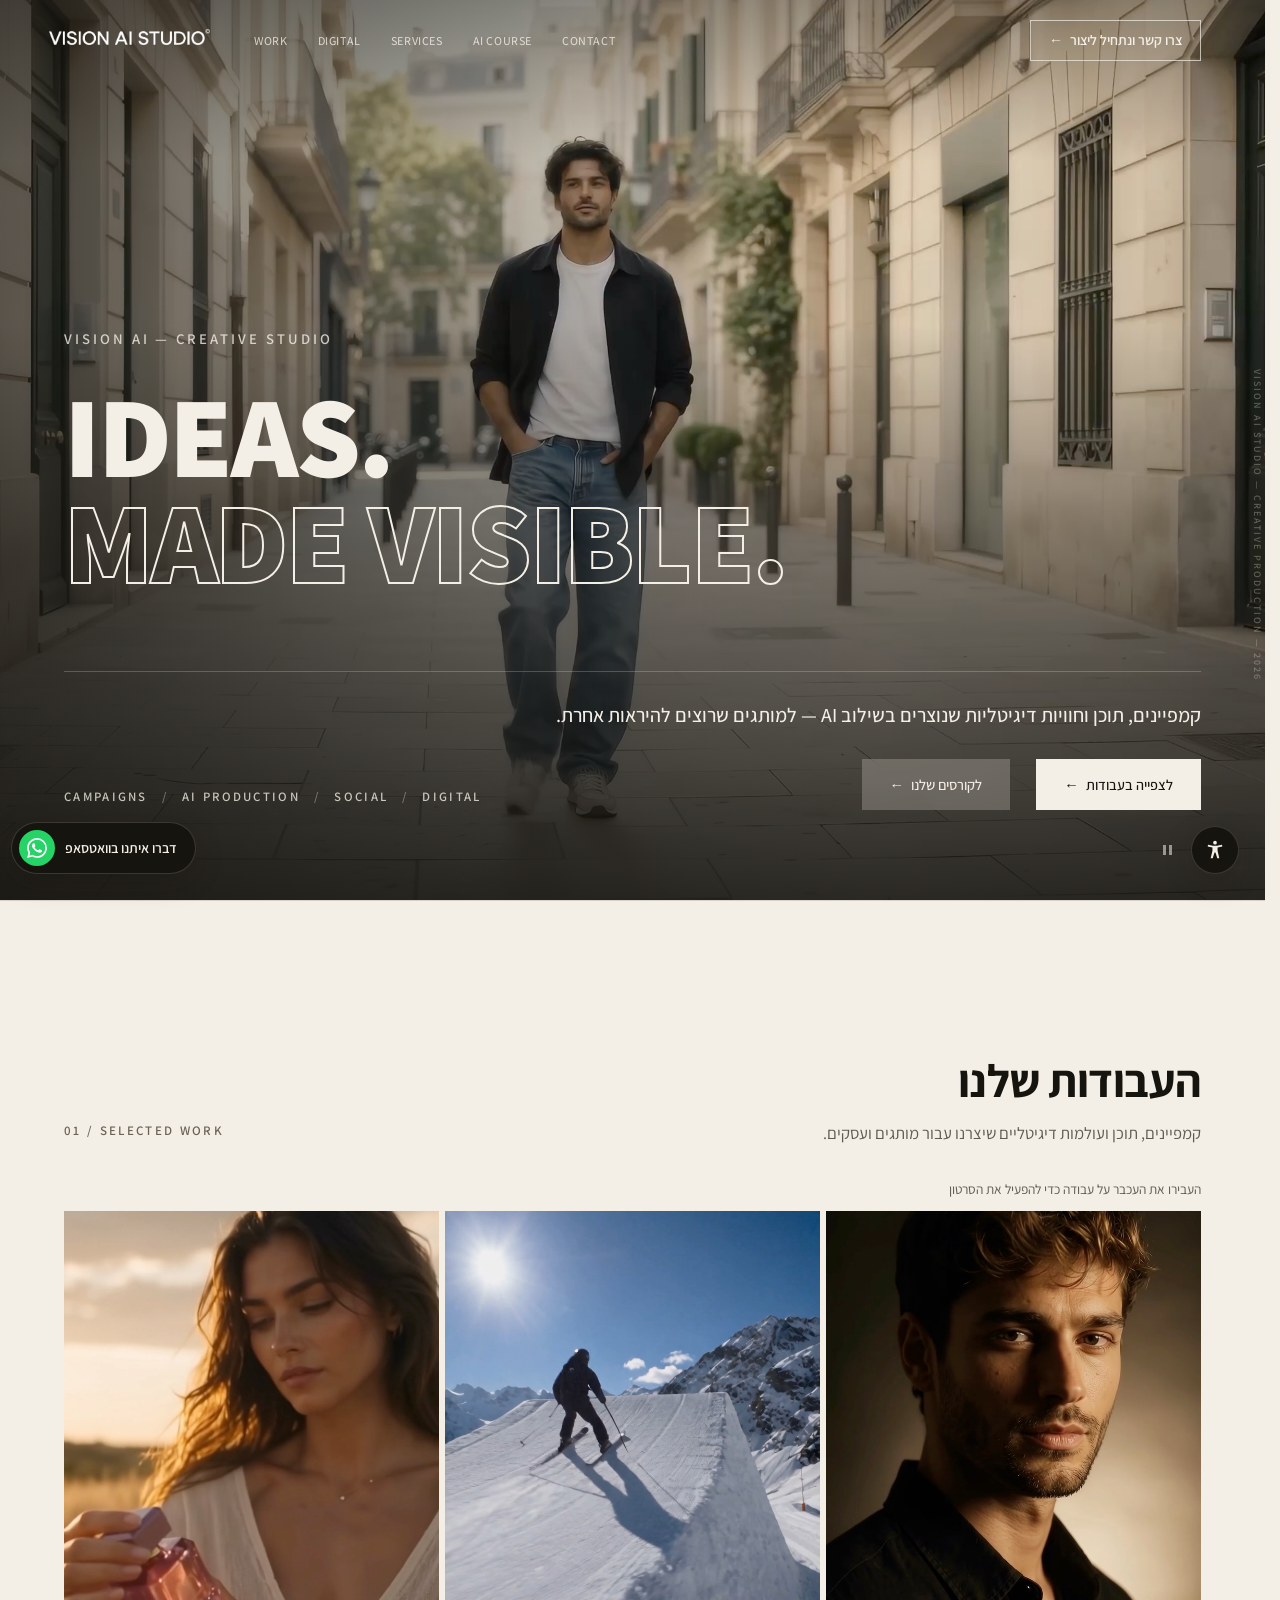
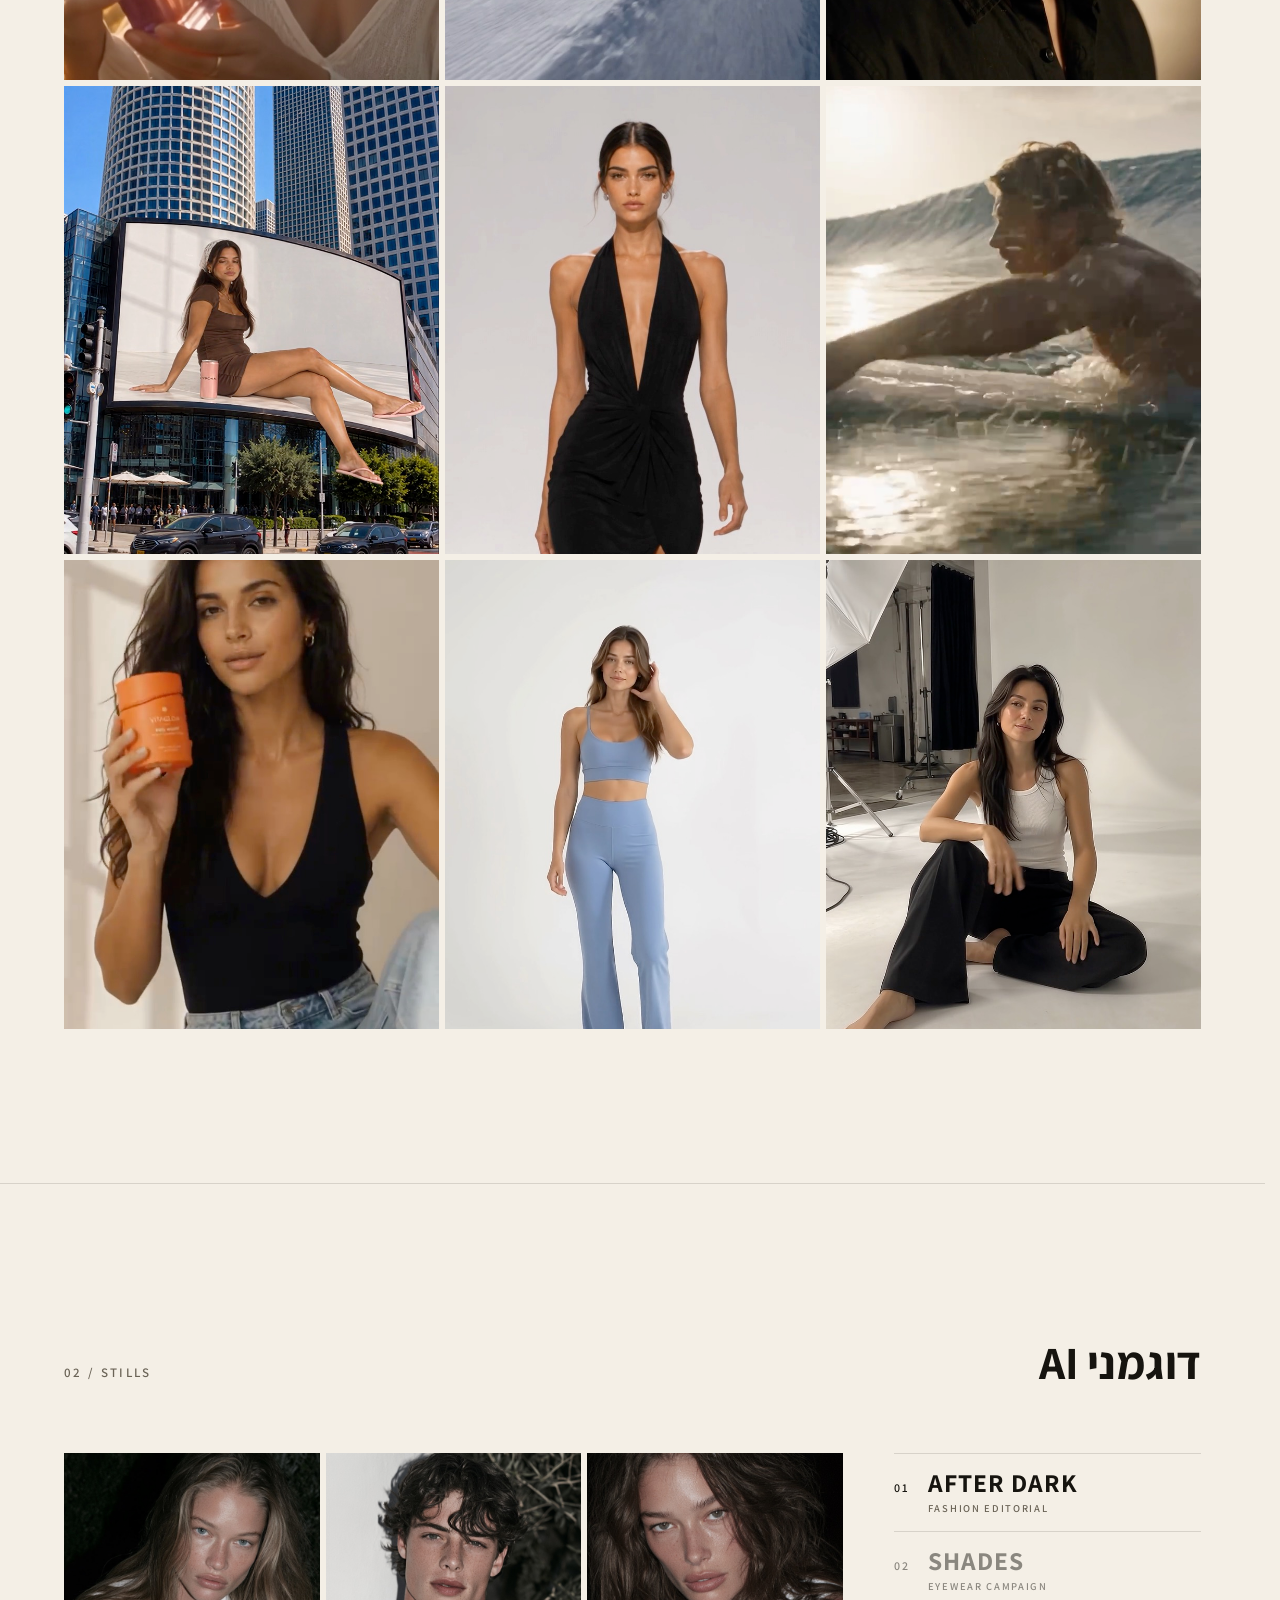
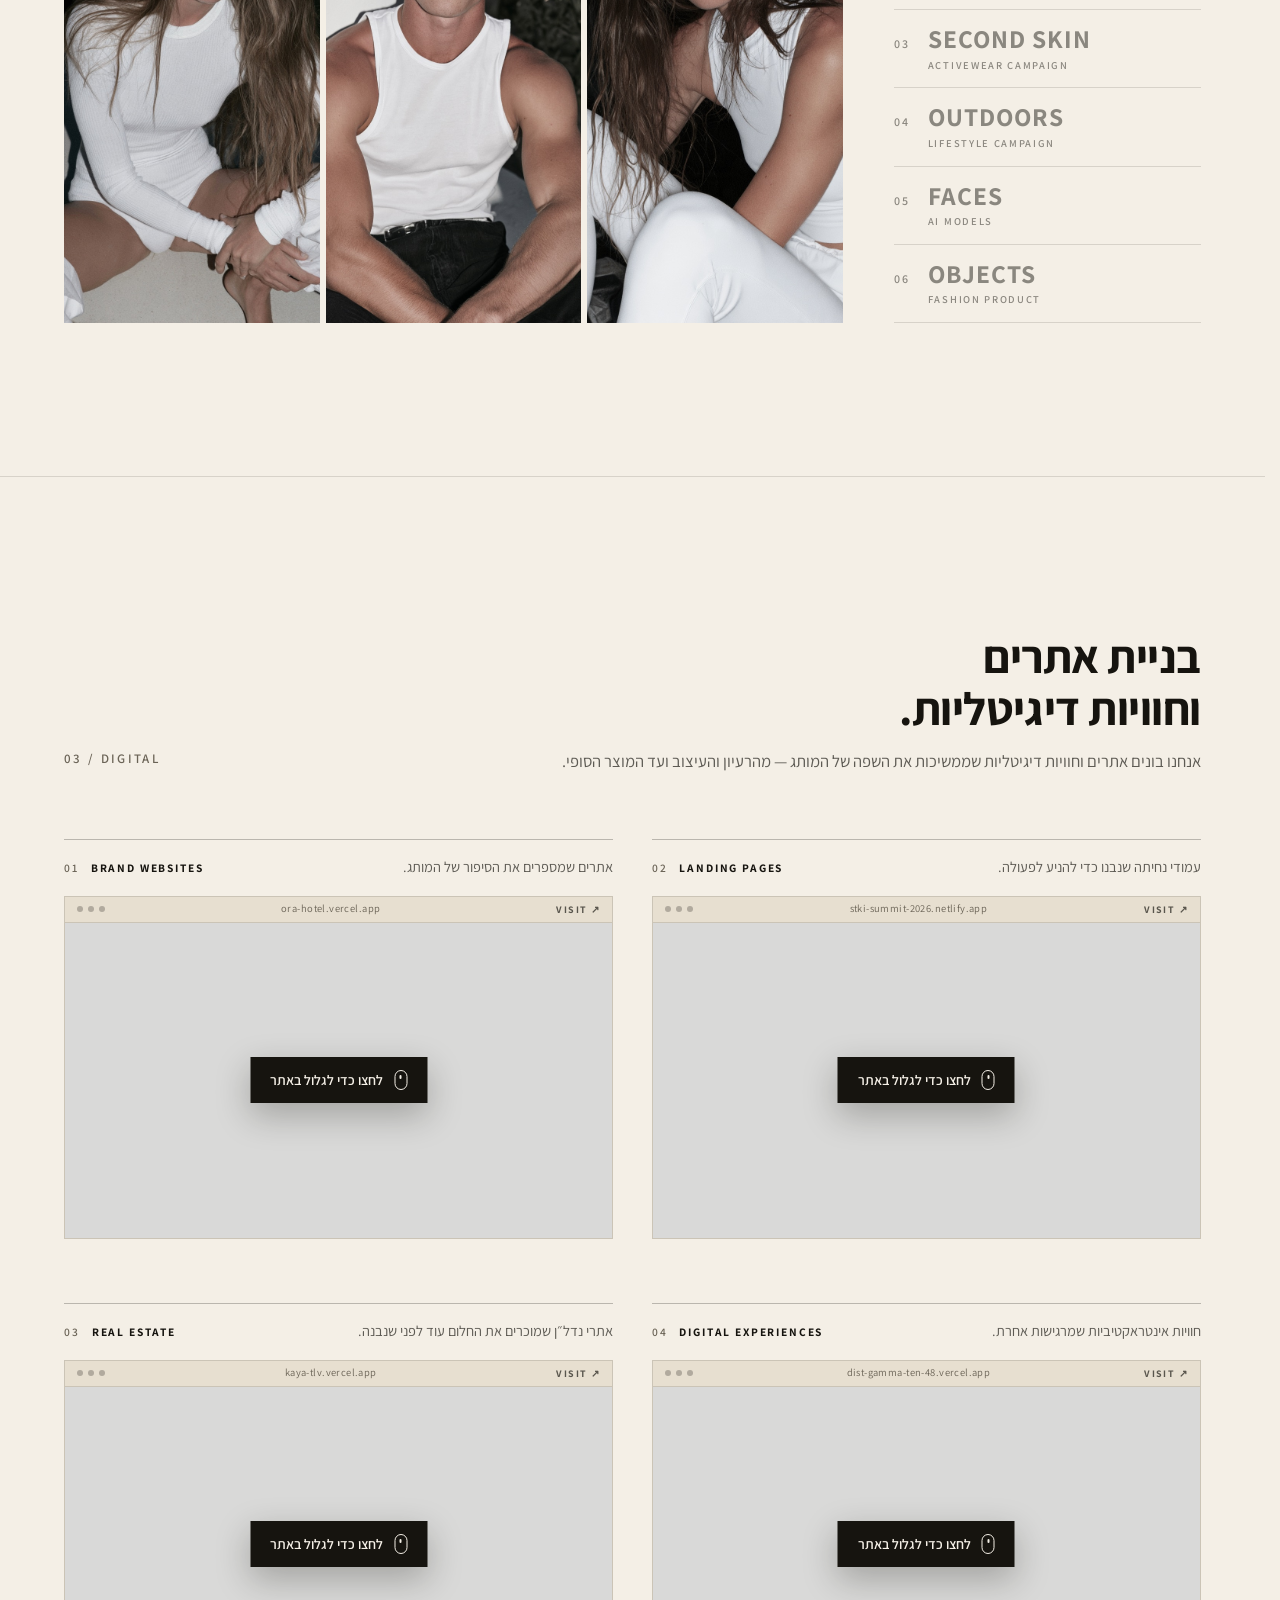
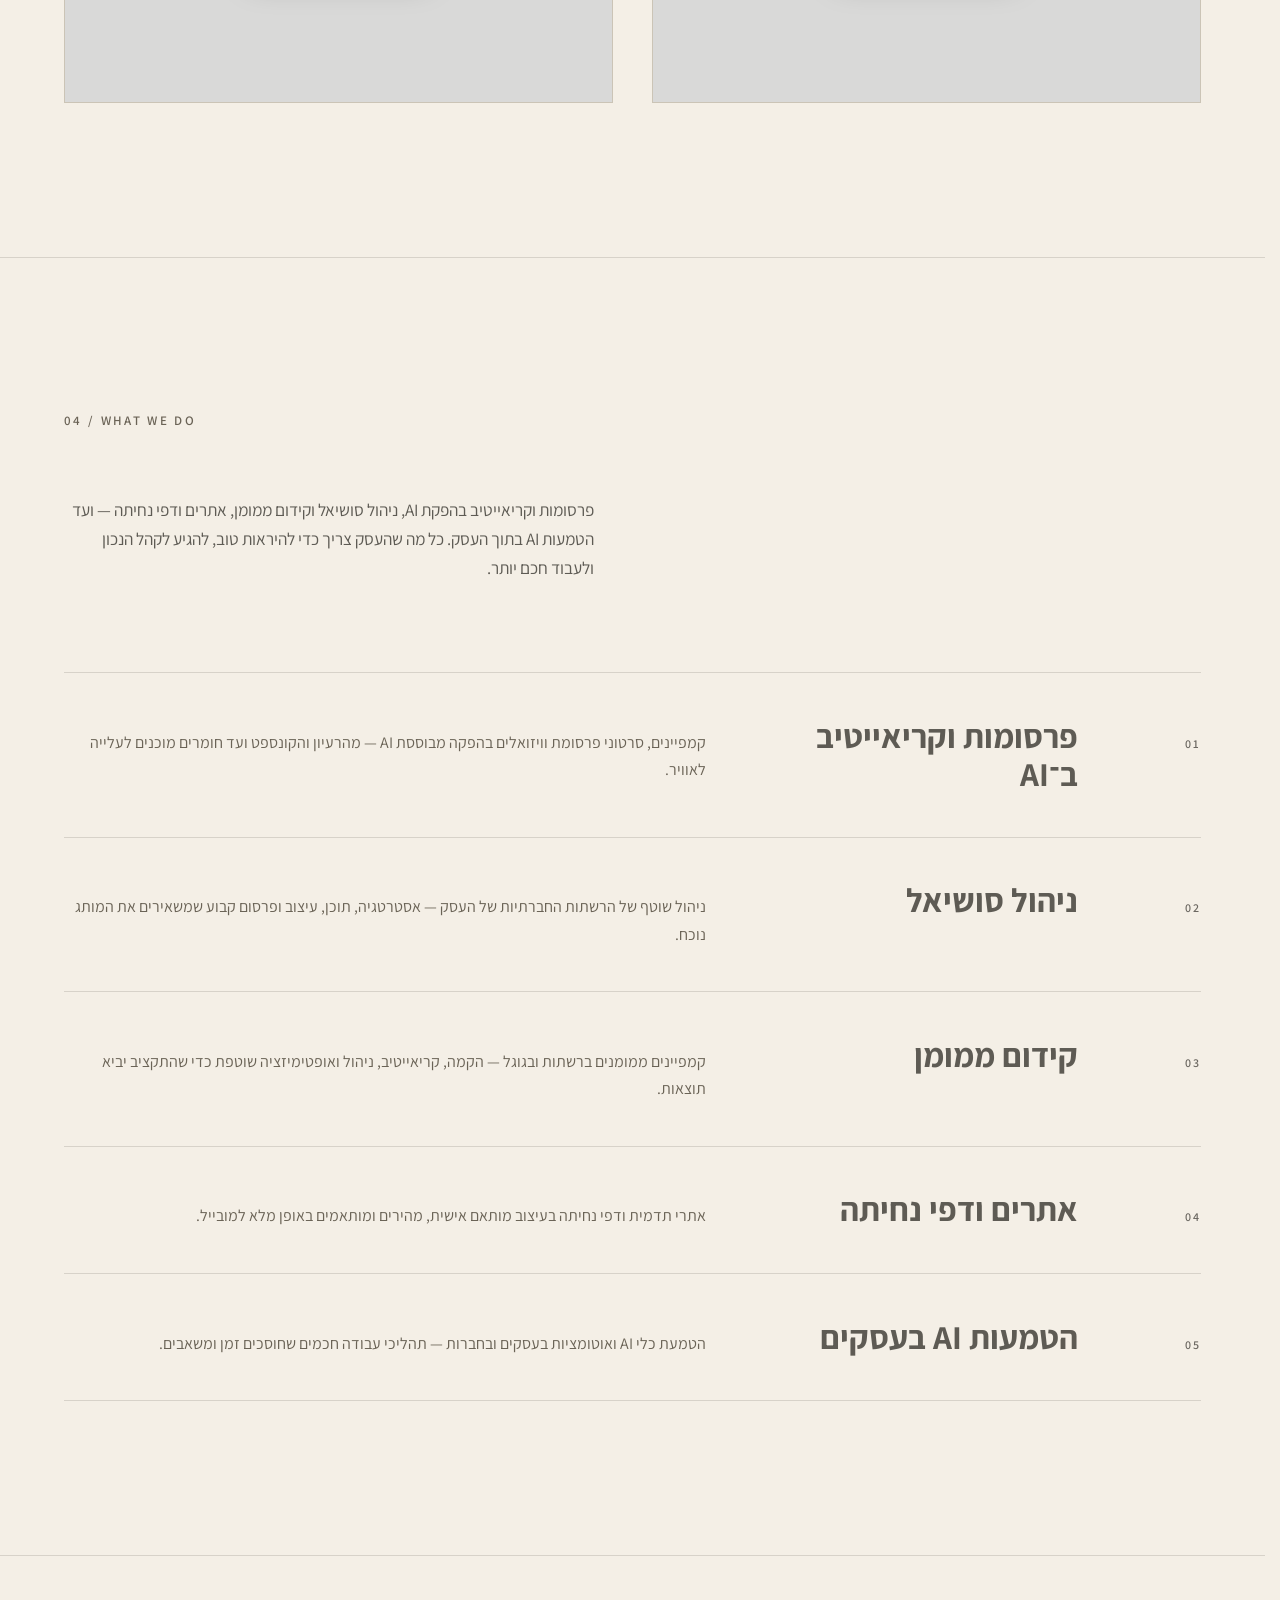
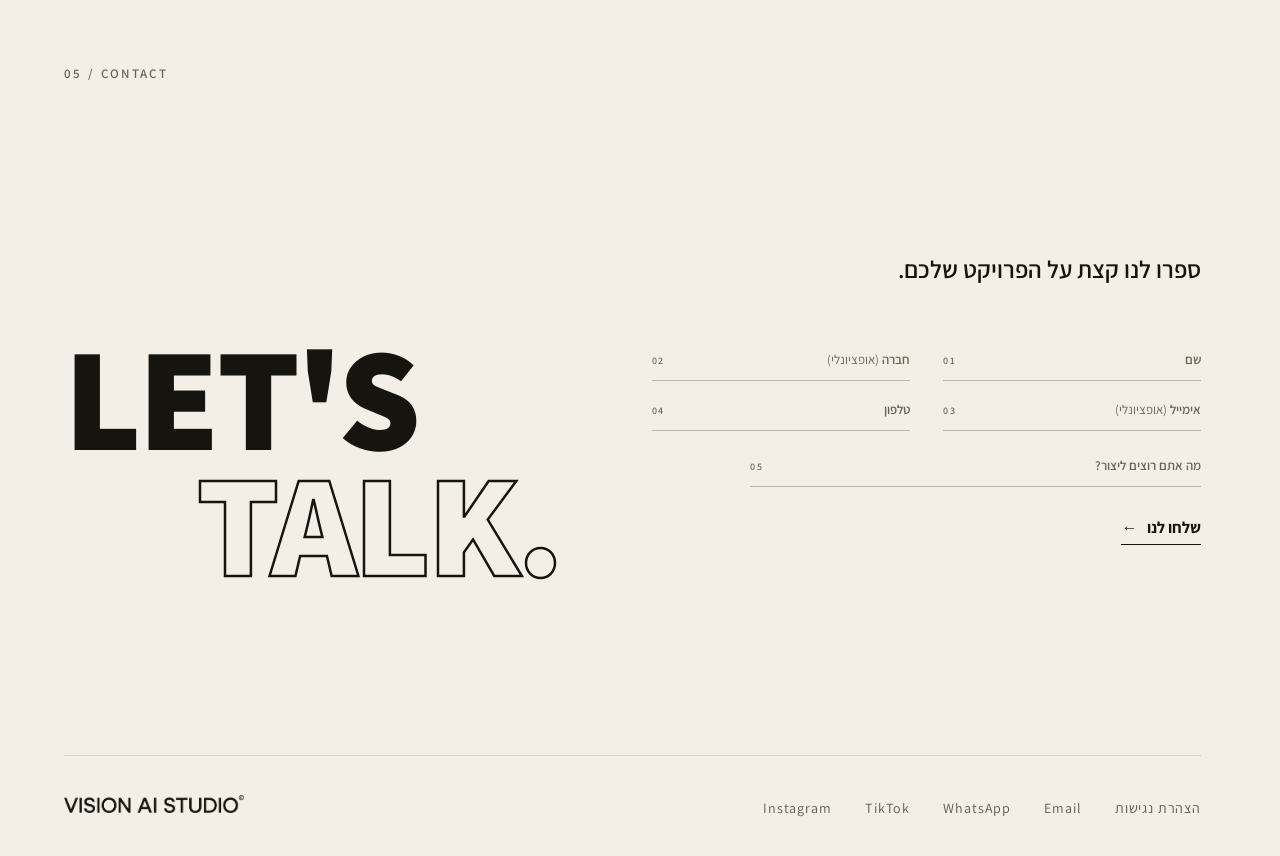
==== index.html @ c39f4e77 "Vision AI Studio — static site (home, courses, accessibility) Home page with the campaign video wall" ====
<!doctype html>
<html lang="he" dir="rtl">
<head>
<meta charset="UTF-8">
<meta name="viewport" content="width=device-width, initial-scale=1.0">
<title>Vision AI Studio — Creative Studio / AI Production</title>
<meta name="description" content="Vision AI Studio. AI is the tool. Creativity is the product. סטודיו קריאייטיב שיוצר לעסקים קמפיינים, תוכן ואתרים — מהרעיון ועד התוצאה.">
<link rel="canonical" href="https://visionai-studio.com/">
<!-- link preview (WhatsApp, Facebook, etc.) — without these, each network picks an image off the page by itself -->
<meta property="og:type" content="website">
<meta property="og:url" content="https://visionai-studio.com/">
<meta property="og:title" content="Vision AI Studio — Creative Studio / AI Production">
<meta property="og:description" content="סטודיו קריאייטיב שיוצר לעסקים קמפיינים, תוכן ואתרים — מהרעיון ועד התוצאה.">
<meta property="og:image" content="https://visionai-studio.com/assets/og.jpg">
<meta property="og:image:width" content="1200">
<meta property="og:image:height" content="630">
<meta name="twitter:card" content="summary_large_image">
<link rel="preconnect" href="https://fonts.googleapis.com">
<link rel="preconnect" href="https://fonts.gstatic.com" crossorigin>
<link href="https://fonts.googleapis.com/css2?family=Assistant:wght@300;400;500;600;700;800&display=swap" rel="stylesheet">
<link rel="stylesheet" href="css/style.css?v=97">
<script>
  /* accessibility menu: re-apply the visitor's saved choices before first paint */
  try {
    var a11y = JSON.parse(localStorage.getItem('vision-a11y') || '{}'), h = document.documentElement;
    if (a11y.text) h.classList.add('a11y-text-' + a11y.text);
    ['contrast', 'links', 'font', 'still'].forEach(function (k) { if (a11y[k]) h.classList.add('a11y-' + k); });
  } catch (e) {}
</script>
</head>
<body>
<a class="skip-link" href="#top">דילוג לתוכן הראשי</a>

<header class="site-header on-hero" id="siteHeader" dir="ltr">
  <div class="header-inner">
    <a href="#top" class="brand" aria-label="Vision AI Studio">
      <img class="logo-on-light" src="assets/logo-dark.webp" alt="Vision AI Studio" width="1753" height="174">
      <img class="logo-on-dark" src="assets/logo-light.webp" alt="" aria-hidden="true" width="1753" height="174">
    </a>

    <nav class="main-nav" aria-label="Primary">
      <a href="#work">WORK</a>
      <a href="#digital">DIGITAL</a>
      <a href="#services">SERVICES</a>
      <a href="/courses">AI COURSE</a>
      <a href="#contact">CONTACT</a>
    </nav>

    <a href="#contact" class="btn-talk" dir="rtl">צרו קשר ונתחיל ליצור <span class="arrow">←</span></a>

    <button class="menu-toggle" id="menuToggle" aria-label="Menu" aria-expanded="false">
      <span></span><span></span>
    </button>
  </div>

  <div class="mobile-nav" id="mobileNav">
    <a href="#work">WORK</a>
    <a href="#digital">DIGITAL</a>
    <a href="#services">SERVICES</a>
    <a href="/courses">AI COURSE</a>
    <a href="#contact">CONTACT</a>
  </div>
</header>

<main id="top" tabindex="-1">

  <!-- ===================================================== HERO — full-bleed looping campaign video, typography on top ===================================================== -->
  <section class="hero" id="hero">
    <div class="hero-media" aria-hidden="true">
      <video class="hero-video is-active" poster="assets/hero-poster-v2.jpg" autoplay muted loop playsinline preload="auto">
        <source src="video/hero-tall-v2.mp4" type="video/mp4" media="(orientation: portrait)">
        <source src="video/hero-wide-v2.mp4" type="video/mp4">
      </video>
      <video class="hero-video" muted playsinline preload="auto">
        <source src="video/hero-tall-v2.mp4" type="video/mp4" media="(orientation: portrait)">
        <source src="video/hero-wide-v2.mp4" type="video/mp4">
      </video>
      <div class="hero-shade"></div>
    </div>

    <button type="button" class="hero-pause" aria-pressed="false">
      <span class="hero-pause-icon" aria-hidden="true"><i></i><i></i></span>
      <span class="hero-pause-label sr-only">עצירת וידאו</span>
    </button>

    <div class="hero-inner">
      <p class="kicker reveal" dir="ltr">VISION AI — CREATIVE STUDIO</p>

      <h1 class="hero-headline reveal" dir="ltr">
        <span>IDEAS.</span>
        <span class="outline">MADE VISIBLE.</span>
      </h1>

      <div class="hero-bottom reveal">
        <div class="hero-text" dir="rtl">
          <p class="hero-lede">קמפיינים, תוכן וחוויות דיגיטליות שנוצרים בשילוב&nbsp;<span dir="ltr">AI</span>&nbsp;— למותגים שרוצים להיראות אחרת.</p>
          <div class="hero-ctas">
            <a href="#work" class="btn-primary">לצפייה בעבודות <span class="arrow">←</span></a>
            <a href="/courses" class="btn-soft">לקורסים שלנו <span class="arrow">←</span></a>
          </div>
        </div>

        <p class="hero-services" dir="ltr">
          <span>CAMPAIGNS</span><i>/</i><span>AI PRODUCTION</span><i>/</i><span>SOCIAL</span><i>/</i><span>DIGITAL</span>
        </p>
      </div>
    </div>

    <span class="spine" aria-hidden="true" dir="ltr">VISION AI STUDIO — CREATIVE PRODUCTION — 2026</span>
  </section>

  <!-- ===================================================== SELECTED WORK — 3×3 campaign wall, poster → video on hover / focus / tap ===================================================== -->
  <!-- each tile: poster <img> + <video data-src> (loaded on first activation); data-start = the poster's timestamp, so the video picks up from that exact frame -->
  <section class="section work" id="work">
    <div class="work-head">
      <p class="kicker reveal" dir="ltr">01 / SELECTED WORK</p>
      <div class="work-head-text reveal" dir="rtl">
        <h2 class="work-title">העבודות שלנו</h2>
        <p class="work-sub work-sub-line">קמפיינים, תוכן ועולמות דיגיטליים שיצרנו עבור מותגים ועסקים.</p>
      </div>
    </div>

    <p class="work-hint reveal" dir="rtl">העבירו את העכבר על עבודה כדי להפעיל את הסרטון</p>

    <div class="work-grid reveal">
      <a href="#" class="work-tile" data-tone="a" dir="ltr">
        <span class="work-media">
          <img class="work-poster" src="assets/work/golden-hour.jpg" alt="דוגמנית בשדה בשקיעה עם בקבוק בושם" loading="lazy" decoding="async">
          <video class="work-video" data-src="video/grid-web/golden-hour.mp4" data-start="5.00" muted loop playsinline preload="none" aria-hidden="true"></video>
        </span>
        <span class="work-label"><span class="work-label-name">GOLDEN HOUR</span><span class="work-label-cat">FRAGRANCE CAMPAIGN</span></span>
      </a>
      <a href="#" class="work-tile" data-tone="b" dir="ltr">
        <span class="work-media">
          <img class="work-poster" src="assets/work/summit.jpg" alt="גולש סקי יורד במדרון מושלג" loading="lazy" decoding="async">
          <video class="work-video" data-src="video/grid-web/summit.mp4" data-start="5.02" muted loop playsinline preload="none" aria-hidden="true"></video>
        </span>
        <span class="work-label"><span class="work-label-name">SKI</span><span class="work-label-cat">WINTER SPORT FILM</span></span>
      </a>
      <a href="#" class="work-tile" data-tone="e" dir="ltr">
        <span class="work-media">
          <img class="work-poster" src="assets/work/noir.jpg" alt="דיוקן גבר בתאורה כהה לקמפיין בושם" loading="lazy" decoding="async">
          <video class="work-video" data-src="video/grid-web/noir.mp4" data-start="23.06" muted loop playsinline preload="none" aria-hidden="true"></video>
        </span>
        <span class="work-label"><span class="work-label-name">LUMIÈRE</span><span class="work-label-cat">MEN'S FRAGRANCE CAMPAIGN</span></span>
      </a>
      <a href="#" class="work-tile" data-tone="b" dir="ltr">
        <span class="work-media">
          <img class="work-poster" src="assets/work/billboard.jpg" alt="שלט חוצות דיגיטלי על מגדל בתל אביב" loading="lazy" decoding="async">
          <video class="work-video" data-src="video/grid-web/billboard.mp4" data-start="5.02" muted loop playsinline preload="none" aria-hidden="true"></video>
        </span>
        <span class="work-label"><span class="work-label-name">BILLBOARD</span><span class="work-label-cat">OUT-OF-HOME CAMPAIGN</span></span>
      </a>
      <a href="#" class="work-tile" data-tone="c" dir="ltr" style="--focus: 50% 0%">
        <span class="work-media">
          <img class="work-poster" src="assets/work/runway.jpg" alt="דוגמנית בשמלה שחורה על מסלול" loading="lazy" decoding="async">
          <video class="work-video" data-src="video/grid-web/runway.mp4" data-start="0.60" muted loop playsinline preload="none" aria-hidden="true"></video>
        </span>
        <span class="work-label"><span class="work-label-name">RUNWAY</span><span class="work-label-cat">FASHION FILM</span></span>
      </a>
      <a href="#" class="work-tile" data-tone="d" dir="ltr">
        <span class="work-media">
          <img class="work-poster" src="assets/work/swell.jpg" alt="גולש גלים על הגל בשקיעה" loading="lazy" decoding="async">
          <video class="work-video" data-src="video/grid-web/swell.mp4" data-start="0.60" muted loop playsinline preload="none" aria-hidden="true"></video>
        </span>
        <span class="work-label"><span class="work-label-name">SURF</span><span class="work-label-cat">SPORT FILM</span></span>
      </a>
      <a href="#" class="work-tile" data-tone="a" dir="ltr">
        <span class="work-media">
          <img class="work-poster" src="assets/work/daily.jpg" alt="דוגמנית עם אריזת תוסף תזונה" loading="lazy" decoding="async">
          <video class="work-video" data-src="video/grid-web/daily.mp4" data-start="8.48" muted loop playsinline preload="none" aria-hidden="true"></video>
        </span>
        <span class="work-label"><span class="work-label-name">VITAGLOW</span><span class="work-label-cat">SUPPLEMENTS CAMPAIGN</span></span>
      </a>
      <a href="#" class="work-tile" data-tone="c" dir="ltr" style="--focus: 50% 25%">
        <span class="work-media">
          <img class="work-poster" src="assets/work/motion.jpg" alt="דוגמנית בבגדי ספורט בסטודיו לבן" loading="lazy" decoding="async">
          <video class="work-video" data-src="video/grid-web/motion.mp4" data-start="0.96" muted loop playsinline preload="none" aria-hidden="true"></video>
        </span>
        <span class="work-label"><span class="work-label-name">ACTIVEWEAR</span><span class="work-label-cat">SPORTSWEAR CAMPAIGN</span></span>
      </a>
      <a href="#" class="work-tile" data-tone="d" dir="ltr">
        <span class="work-media">
          <img class="work-poster" src="assets/work/studio.jpg" alt="צילום סטודיו — דוגמנית יושבת ליד תאורה" loading="lazy" decoding="async">
          <video class="work-video" data-src="video/grid-web/studio.mp4" data-start="5.00" muted loop playsinline preload="none" aria-hidden="true"></video>
        </span>
        <span class="work-label"><span class="work-label-name">STUDIO SHOOT</span><span class="work-label-cat">FASHION CAMPAIGN</span></span>
      </a>
    </div>
  </section>

  <!-- ===================================================== STILLS — campaign photography on one stage: the list picks a campaign (hover / focus / tap), its three frames take the stage ===================================================== -->
  <section class="section stills" id="stills">
    <div class="work-head">
      <p class="kicker reveal" dir="ltr">02 / STILLS</p>
      <div class="work-head-text reveal" dir="rtl">
        <h2 class="work-title">דוגמני <span dir="ltr">AI</span></h2>
      </div>
    </div>

    <div class="stills-wrap reveal" dir="ltr">
      <div class="stills-stage">
        <ul class="stills-panel is-active" id="stills-dark" role="tabpanel" aria-labelledby="stills-tab-dark">
          <li><img src="assets/stills/dark-3.jpg" alt="דוגמנית בלבן יושבת, צילום פלאש בלילה" width="928" height="1232" loading="lazy" decoding="async"></li>
          <li><img src="assets/stills/dark-1.jpg" alt="דוגמן בגופייה לבנה יושב, צילום פלאש בלילה" width="928" height="1232" loading="lazy" decoding="async"></li>
          <li><img src="assets/stills/dark-2.jpg?v=5" alt="דוגמנית בסט לבן יושבת, צילום פלאש על רקע שחור" width="960" height="1200" loading="lazy" decoding="async" style="object-position: 40% 30%"></li>
        </ul>
        <ul class="stills-panel" id="stills-shades" role="tabpanel" aria-labelledby="stills-tab-shades">
          <li><img src="assets/stills/shades-1.jpg" alt="שתי דוגמניות במשקפי שמש ובחליפות שחורות" width="960" height="1200" loading="lazy" decoding="async"></li>
          <li><img src="assets/stills/shades-3.jpg?v=2" alt="קלוז־אפ מלמטה של דוגמנית במשקפי שמש, דוגמן בחליפה ברקע" width="960" height="1200" loading="lazy" decoding="async" style="object-position: 62% 30%"></li>
          <li><img src="assets/stills/shades-2.jpg" alt="שלושה דוגמנים במשקפי שמש ובשחור על רקע קיר לבן" width="960" height="1200" loading="lazy" decoding="async"></li>
        </ul>
        <ul class="stills-panel" id="stills-skin" role="tabpanel" aria-labelledby="stills-tab-skin">
          <li><img src="assets/stills/skin-3.jpg?v=2" alt="דוגמנית בסט אקטיבוור ורוד עם שרוול ארוך, מבט מעל הכתף" width="1024" height="1024" loading="lazy" decoding="async" style="object-position: 38% 30%"></li>
          <li><img src="assets/stills/skin-1.jpg?v=2" alt="קלוז־אפ של סט אקטיבוור בצבע שמנת על שתי דוגמניות" width="960" height="1200" loading="lazy" decoding="async" style="object-position: 50% 50%"></li>
          <li><img src="assets/stills/skin-4.jpg" alt="דוגמנית בסט אקטיבוור אפור מול המצלמה" width="1024" height="1024" loading="lazy" decoding="async"></li>
        </ul>
        <ul class="stills-panel" id="stills-outdoors" role="tabpanel" aria-labelledby="stills-tab-outdoors">
          <li><img src="assets/stills/outdoors-1.jpg" alt="דוגמנית בחולצה חומה בין עלים ירוקים" width="1024" height="1024" loading="lazy" decoding="async"></li>
          <li><img src="assets/stills/outdoors-4.jpg" alt="דוגמנית מחייכת עם פחית משקה בגינה" width="928" height="1232" loading="lazy" decoding="async"></li>
          <li><img src="assets/stills/outdoors-2.jpg" alt="דוגמנית בסוודר לבן יושבת על צלע הר" width="1024" height="1024" loading="lazy" decoding="async"></li>
        </ul>
        <ul class="stills-panel" id="stills-faces" role="tabpanel" aria-labelledby="stills-tab-faces">
          <li><img src="assets/stills/faces-2.jpg" alt="קלוז־אפ של דוגמנית עם עיניים בהירות ונמשים" width="1024" height="1024" loading="lazy" decoding="async"></li>
          <li><img src="assets/stills/faces-1.jpg?v=3" alt="פורטרט שחור־לבן של דוגמנית עם שיער אסוף, מבט מעל הכתף" width="1024" height="1024" loading="lazy" decoding="async" style="object-position: 44% 50%"></li>
          <li><img src="assets/stills/faces-4.jpg?v=4" alt="פורטרט של דוגמן עם שיער מתולתל רטוב על רקע בהיר" width="960" height="1200" loading="lazy" decoding="async"></li>
        </ul>
        <ul class="stills-panel" id="stills-objects" role="tabpanel" aria-labelledby="stills-tab-objects">
          <li><img src="assets/stills/objects-2.jpg" alt="חולצה לבנה עם עניבה שחורה וחגורת עור על גוש אבן" width="928" height="1232" loading="lazy" decoding="async" style="object-position: 50% 60%"></li>
          <li><img src="assets/stills/objects-3.jpg" alt="מכנסיים בהירים רחבים, תיק עור שחור ונעלי עקב על רקע שחור" width="928" height="1232" loading="lazy" decoding="async" style="object-position: 50% 60%"></li>
          <li><img src="assets/stills/objects-0.jpg" alt="רגל בנעל עקב עם פרווה, עומדת על סלע" width="928" height="1232" loading="lazy" decoding="async" style="object-position: 50% 60%"></li>
        </ul>
      </div>

      <div class="stills-tabs" role="tablist" aria-label="קמפיינים" aria-orientation="vertical">
        <button type="button" class="stills-tab is-active" id="stills-tab-dark" role="tab" aria-selected="true" aria-controls="stills-dark" tabindex="0"><span class="stills-tab-num">01</span><span class="stills-tab-name">AFTER DARK</span><span class="stills-tab-cat">FASHION EDITORIAL</span></button>
        <button type="button" class="stills-tab" id="stills-tab-shades" role="tab" aria-selected="false" aria-controls="stills-shades" tabindex="-1"><span class="stills-tab-num">02</span><span class="stills-tab-name">SHADES</span><span class="stills-tab-cat">EYEWEAR CAMPAIGN</span></button>
        <button type="button" class="stills-tab" id="stills-tab-skin" role="tab" aria-selected="false" aria-controls="stills-skin" tabindex="-1"><span class="stills-tab-num">03</span><span class="stills-tab-name">SECOND SKIN</span><span class="stills-tab-cat">ACTIVEWEAR CAMPAIGN</span></button>
        <button type="button" class="stills-tab" id="stills-tab-outdoors" role="tab" aria-selected="false" aria-controls="stills-outdoors" tabindex="-1"><span class="stills-tab-num">04</span><span class="stills-tab-name">OUTDOORS</span><span class="stills-tab-cat">LIFESTYLE CAMPAIGN</span></button>
        <button type="button" class="stills-tab" id="stills-tab-faces" role="tab" aria-selected="false" aria-controls="stills-faces" tabindex="-1"><span class="stills-tab-num">05</span><span class="stills-tab-name">FACES</span><span class="stills-tab-cat">AI MODELS</span></button>
        <button type="button" class="stills-tab" id="stills-tab-objects" role="tab" aria-selected="false" aria-controls="stills-objects" tabindex="-1"><span class="stills-tab-num">06</span><span class="stills-tab-name">OBJECTS</span><span class="stills-tab-cat">FASHION PRODUCT</span></button>
      </div>
    </div>
  </section>

  <!-- ===================================================== DIGITAL — the campaign carried into websites & digital experiences ===================================================== -->
  <section class="section digital" id="digital">
    <div class="work-head digital-head">
      <p class="kicker reveal" dir="ltr">03 / DIGITAL</p>
      <div class="work-head-text reveal" dir="rtl">
        <h2 class="work-title">בניית אתרים<br>וחוויות דיגיטליות.</h2>
        <p class="work-sub digital-sub">אנחנו בונים אתרים וחוויות דיגיטליות שממשיכות את השפה של המותג — מהרעיון והעיצוב ועד המוצר הסופי.</p>
      </div>
    </div>

    <!-- live previews: each real site renders at desktop width, scaled into its frame. Frozen until the visitor presses the button in its centre; then it scrolls inside (page scroll locked meanwhile) until they leave it -->
    <div class="digital-grid">
      <article class="digital-item reveal">
        <div class="digital-caption">
          <p class="digital-label" dir="ltr"><span class="digital-num">01</span>BRAND WEBSITES</p>
          <p class="digital-desc" dir="rtl">אתרים שמספרים את הסיפור של המותג.</p>
        </div>
        <div class="digital-visual is-live-site" dir="ltr">
          <span class="digital-bar">
            <i></i><i></i><i></i>
            <span class="digital-url">ora-hotel.vercel.app</span>
            <a class="digital-visit" href="https://ora-hotel.vercel.app" target="_blank" rel="noopener" aria-label="ביקור באתר ORA Hotel">VISIT ↗</a>
          </span>
          <span class="digital-screen">
            <iframe class="digital-frame" data-src="https://ora-hotel.vercel.app" title="ORA Hotel — website preview" loading="lazy" tabindex="-1"></iframe>
          </span>
          <a class="digital-open" href="https://ora-hotel.vercel.app" target="_blank" rel="noopener">פתחו את האתר <span dir="ltr">↗</span></a>
          <button type="button" class="digital-enter" dir="rtl"><span class="digital-enter-icon" aria-hidden="true"></span>לחצו כדי לגלול באתר</button>
          <button type="button" class="digital-exit" dir="rtl" hidden>יציאה ✕</button>
        </div>
      </article>
      <article class="digital-item reveal">
        <div class="digital-caption">
          <p class="digital-label" dir="ltr"><span class="digital-num">02</span>LANDING PAGES</p>
          <p class="digital-desc" dir="rtl">עמודי נחיתה שנבנו כדי להניע לפעולה.</p>
        </div>
        <div class="digital-visual is-live-site" dir="ltr">
          <span class="digital-bar">
            <i></i><i></i><i></i>
            <span class="digital-url">stki-summit-2026.netlify.app</span>
            <a class="digital-visit" href="https://stki-summit-2026.netlify.app" target="_blank" rel="noopener" aria-label="ביקור באתר STKI Summit 2026">VISIT ↗</a>
          </span>
          <span class="digital-screen">
            <iframe class="digital-frame" data-src="https://stki-summit-2026.netlify.app" title="STKI Summit 2026 — website preview" loading="lazy" tabindex="-1"></iframe>
          </span>
          <a class="digital-open" href="https://stki-summit-2026.netlify.app" target="_blank" rel="noopener">פתחו את האתר <span dir="ltr">↗</span></a>
          <button type="button" class="digital-enter" dir="rtl"><span class="digital-enter-icon" aria-hidden="true"></span>לחצו כדי לגלול באתר</button>
          <button type="button" class="digital-exit" dir="rtl" hidden>יציאה ✕</button>
        </div>
      </article>
      <article class="digital-item reveal">
        <div class="digital-caption">
          <p class="digital-label" dir="ltr"><span class="digital-num">03</span>REAL ESTATE</p>
          <p class="digital-desc" dir="rtl">אתרי נדל״ן שמוכרים את החלום עוד לפני שנבנה.</p>
        </div>
        <div class="digital-visual is-live-site" dir="ltr">
          <span class="digital-bar">
            <i></i><i></i><i></i>
            <span class="digital-url">kaya-tlv.vercel.app</span>
            <a class="digital-visit" href="https://kaya-tlv.vercel.app" target="_blank" rel="noopener" aria-label="ביקור באתר KAYA Tel Aviv">VISIT ↗</a>
          </span>
          <span class="digital-screen">
            <iframe class="digital-frame" data-src="https://kaya-tlv.vercel.app" title="KAYA Tel Aviv — website preview" loading="lazy" tabindex="-1"></iframe>
          </span>
          <a class="digital-open" href="https://kaya-tlv.vercel.app" target="_blank" rel="noopener">פתחו את האתר <span dir="ltr">↗</span></a>
          <button type="button" class="digital-enter" dir="rtl"><span class="digital-enter-icon" aria-hidden="true"></span>לחצו כדי לגלול באתר</button>
          <button type="button" class="digital-exit" dir="rtl" hidden>יציאה ✕</button>
        </div>
      </article>
      <article class="digital-item reveal">
        <div class="digital-caption">
          <p class="digital-label" dir="ltr"><span class="digital-num">04</span>DIGITAL EXPERIENCES</p>
          <p class="digital-desc" dir="rtl">חוויות אינטראקטיביות שמרגישות אחרת.</p>
        </div>
        <div class="digital-visual is-live-site" dir="ltr">
          <span class="digital-bar">
            <i></i><i></i><i></i>
            <span class="digital-url">dist-gamma-ten-48.vercel.app</span>
            <a class="digital-visit" href="https://dist-gamma-ten-48.vercel.app" target="_blank" rel="noopener" aria-label="ביקור באתר Samsung Galaxy Z Fold6">VISIT ↗</a>
          </span>
          <span class="digital-screen">
            <iframe class="digital-frame" data-src="https://dist-gamma-ten-48.vercel.app" title="Samsung Galaxy Z Fold6 — website preview" loading="lazy" tabindex="-1"></iframe>
          </span>
          <a class="digital-open" href="https://dist-gamma-ten-48.vercel.app" target="_blank" rel="noopener">פתחו את האתר <span dir="ltr">↗</span></a>
          <button type="button" class="digital-enter" dir="rtl"><span class="digital-enter-icon" aria-hidden="true"></span>לחצו כדי לגלול באתר</button>
          <button type="button" class="digital-exit" dir="rtl" hidden>יציאה ✕</button>
        </div>
      </article>
    </div>
  </section>

  <!-- ===================================================== WHAT WE DO — editorial capabilities: intro + five ruled services =====================================================
       content-led on purpose (the sections above carry the visuals). Scroll only emphasises the row being read. -->
  <section class="section wwd" id="services">
    <p class="kicker wwd-label" dir="ltr">04 / WHAT WE DO</p>

    <div class="wwd-intro" dir="rtl">
      <h2 class="wwd-headline reveal">מה אנחנו יוצרים?</h2>
      <p class="wwd-lede reveal">פרסומות וקריאייטיב בהפקת <bdi>AI</bdi>, ניהול סושיאל וקידום ממומן, אתרים ודפי נחיתה — ועד הטמעות <bdi>AI</bdi> בתוך העסק. כל מה שהעסק צריך כדי להיראות טוב, להגיע לקהל הנכון ולעבוד חכם יותר.</p>
    </div>

    <ol class="cap-list" dir="rtl">
        <li class="cap-row">
          <span class="cap-num" dir="ltr">01</span>
          <h3 class="cap-title">פרסומות וקריאייטיב ב־<bdi>AI</bdi></h3>
          <p class="cap-desc">קמפיינים, סרטוני פרסומת וויזואלים בהפקה מבוססת <bdi>AI</bdi> — מהרעיון והקונספט ועד חומרים מוכנים לעלייה לאוויר.</p>
        </li>
        <li class="cap-row">
          <span class="cap-num" dir="ltr">02</span>
          <h3 class="cap-title">ניהול סושיאל</h3>
          <p class="cap-desc">ניהול שוטף של הרשתות החברתיות של העסק — אסטרטגיה, תוכן, עיצוב ופרסום קבוע שמשאירים את המותג נוכח.</p>
        </li>
        <li class="cap-row">
          <span class="cap-num" dir="ltr">03</span>
          <h3 class="cap-title">קידום ממומן</h3>
          <p class="cap-desc">קמפיינים ממומנים ברשתות ובגוגל — הקמה, קריאייטיב, ניהול ואופטימיזציה שוטפת כדי שהתקציב יביא תוצאות.</p>
        </li>
        <li class="cap-row">
          <span class="cap-num" dir="ltr">04</span>
          <h3 class="cap-title">אתרים ודפי נחיתה</h3>
          <p class="cap-desc">אתרי תדמית ודפי נחיתה בעיצוב מותאם אישית, מהירים ומותאמים באופן מלא למובייל.</p>
        </li>
        <li class="cap-row">
          <span class="cap-num" dir="ltr">05</span>
          <h3 class="cap-title">הטמעות <bdi>AI</bdi> בעסקים</h3>
          <p class="cap-desc">הטמעת כלי <bdi>AI</bdi> ואוטומציות בעסקים ובחברות — תהליכי עבודה חכמים שחוסכים זמן ומשאבים.</p>
        </li>
    </ol>
  </section>

  <!-- ===================================================== AI COURSE — off the home page for now (the header and hero still link to the courses screen). To bring it back: remove the comment marks around the section and renumber CONTACT to 06 ===================================================== -->
  <!--
  <section class="section courses" id="courses">
    <a class="course-band reveal" href="/courses">
      <span class="kicker" dir="ltr">05 / AI COURSE</span>
      <span class="course-band-text" dir="rtl">
        <h2 class="course-band-title"><span class="course-band-dim">כל מה שראיתם כאן,</span> אפשר ללמוד לעשות.</h2>
        <span class="course-band-foot">
          <span class="course-band-sub">קורס <span dir="ltr">AI</span> אחד, שלושה מסלולים.</span>
          <span class="cc-go">לקורס ה־<span dir="ltr">AI</span> <i>←</i></span>
        </span>
      </span>
    </a>
  </section>
  -->

  <!-- ===================================================== CONTACT — the last frame: one viewport, type-led, ruled form, closing credits ===================================================== -->
  <section class="closing" id="contact">
    <div class="closing-frame">

      <div class="closing-top" dir="ltr">
        <p class="kicker closing-label reveal">05 / CONTACT</p>
      </div>

      <div class="closing-main">
        <h2 class="closing-title reveal" style="--d:.12s" dir="ltr">
          <span>LET'S</span>
          <span class="outline">TALK.</span>
        </h2>

        <div class="closing-side">
          <p class="closing-lede reveal" style="--d:.25s" dir="rtl">ספרו לנו קצת על הפרויקט שלכם.</p>

          <form class="closing-form" id="contactForm" dir="rtl" novalidate>
            <input class="cf-honey" type="text" name="_honey" tabindex="-1" autocomplete="off" aria-hidden="true">
            <div class="cf-grid">
          <label class="cf-field reveal" style="--d:0.35s">
            <span class="cf-label">שם</span>
            <input name="name" type="text" autocomplete="name" required>
            <span class="cf-index" dir="ltr" aria-hidden="true">01</span>
          </label>
          <label class="cf-field reveal" style="--d:0.42s">
            <span class="cf-label">חברה <span class="cf-optional">(אופציונלי)</span></span>
            <input name="company" type="text" autocomplete="organization">
            <span class="cf-index" dir="ltr" aria-hidden="true">02</span>
          </label>
          <label class="cf-field reveal" style="--d:0.49s">
            <span class="cf-label">אימייל <span class="cf-optional">(אופציונלי)</span></span>
            <input name="email" type="email" autocomplete="email" dir="ltr">
            <span class="cf-index" dir="ltr" aria-hidden="true">03</span>
          </label>
          <label class="cf-field reveal" style="--d:0.56s">
            <span class="cf-label">טלפון</span>
            <input name="phone" type="tel" autocomplete="tel" dir="ltr">
            <span class="cf-index" dir="ltr" aria-hidden="true">04</span>
          </label>
            </div>
            <label class="cf-field cf-wide reveal" style="--d:.63s">
              <span class="cf-label">מה אתם רוצים ליצור?</span>
              <textarea name="message" rows="1"></textarea>
              <span class="cf-index" dir="ltr" aria-hidden="true">05</span>
            </label>
            <div class="cf-submit reveal" style="--d:.72s">
              <button type="submit" class="btn-submit">שלחו לנו <span class="arrow">←</span></button>
              <p class="cf-status" role="status" aria-live="polite"></p>
            </div>
          </form>
        </div>
      </div>

      <footer class="site-footer reveal" style="--d:.85s">
        <div class="footer-credits" dir="ltr">
          <div class="footer-id">
            <img class="footer-logo" src="assets/logo-dark.webp" alt="Vision AI Studio" width="1753" height="174">
          </div>
          <nav class="footer-links" aria-label="Contact links">
            <a href="https://www.instagram.com/visionaicreative" target="_blank" rel="noopener">Instagram</a>
            <a href="https://www.tiktok.com/@studioaivision" target="_blank" rel="noopener">TikTok</a>
            <a href="https://wa.me/972525529235?text=%D7%94%D7%99%D7%99%2C%20%D7%94%D7%92%D7%A2%D7%AA%D7%99%20%D7%9E%D7%94%D7%90%D7%AA%D7%A8%20%D7%A9%D7%9C%20Vision%20AI%20Studio%20%D7%95%D7%90%D7%A9%D7%9E%D7%97%20%D7%9C%D7%A9%D7%9E%D7%95%D7%A2%20%D7%A4%D7%A8%D7%98%D7%99%D7%9D" target="_blank" rel="noopener">WhatsApp</a>
            <a href="mailto:visionaiacreative@gmail.com">Email</a>
            <a href="/accessibility" dir="rtl">הצהרת נגישות</a>
          </nav>
        </div>
      </footer>

    </div>
  </section>

</main>

<!-- floating WhatsApp — set the number (international, digits only, e.g. 972501234567) in data-phone -->
<a class="wa-float" href="https://wa.me/972525529235" data-phone="972525529235" data-text="היי, הגעתי מהאתר של Vision AI Studio ואשמח לשמוע פרטים" target="_blank" rel="noopener" dir="rtl" aria-label="דברו איתנו בוואטסאפ">
  <span class="wa-icon" aria-hidden="true">
    <svg viewBox="0 0 24 24" width="20" height="20"><path fill="currentColor" d="M17.472 14.382c-.297-.149-1.758-.867-2.03-.967-.273-.099-.471-.148-.67.15-.197.297-.767.966-.94 1.164-.173.199-.347.223-.644.075-.297-.15-1.255-.463-2.39-1.475-.883-.788-1.48-1.761-1.653-2.059-.173-.297-.018-.458.13-.606.134-.133.298-.347.446-.52.149-.174.198-.298.298-.497.099-.198.05-.371-.025-.52-.075-.149-.669-1.612-.916-2.207-.242-.579-.487-.5-.669-.51-.173-.008-.371-.01-.57-.01-.198 0-.52.074-.792.372-.272.297-1.04 1.016-1.04 2.479 0 1.462 1.065 2.875 1.213 3.074.149.198 2.096 3.2 5.077 4.487.709.306 1.262.489 1.694.625.712.227 1.36.195 1.871.118.571-.085 1.758-.719 2.006-1.413.248-.694.248-1.289.173-1.413-.074-.124-.272-.198-.57-.347m-5.421 7.403h-.004a9.87 9.87 0 01-5.031-1.378l-.361-.214-3.741.982.998-3.648-.235-.374a9.86 9.86 0 01-1.51-5.26c.001-5.45 4.436-9.884 9.888-9.884 2.64 0 5.122 1.03 6.988 2.898a9.825 9.825 0 012.893 6.994c-.003 5.45-4.437 9.884-9.885 9.884m8.413-18.297A11.815 11.815 0 0012.05 0C5.495 0 .16 5.335.157 11.892c0 2.096.547 4.142 1.588 5.945L.057 24l6.305-1.654a11.882 11.882 0 005.683 1.448h.005c6.554 0 11.89-5.335 11.893-11.893a11.821 11.821 0 00-3.48-8.413z"/></svg>
  </span>
  <span class="wa-label">דברו איתנו בוואטסאפ</span>
</a>

<!-- accessibility menu -->
<button type="button" class="a11y-toggle" aria-expanded="false" aria-controls="a11yPanel" aria-label="תפריט נגישות">
  <svg viewBox="0 0 24 24" width="22" height="22" aria-hidden="true"><circle cx="12" cy="4" r="2" fill="currentColor"/><path d="M4 8.2l5.2 1.1v3.4L7.3 21h2.2l2-6.4h1l2 6.4h2.2l-1.9-8.3V9.3L20 8.2l-.4-1.9-5.4 1.1h-4.4L4.4 6.3z" fill="currentColor"/></svg>
</button>
<div class="a11y-panel" id="a11yPanel" role="dialog" aria-label="תפריט נגישות" dir="rtl" hidden>
  <div class="a11y-head">
    <p class="a11y-title">נגישות</p>
    <button type="button" class="a11y-close" aria-label="סגירת תפריט הנגישות">✕</button>
  </div>
  <div class="a11y-row a11y-size">
    <span>גודל טקסט</span>
    <span class="a11y-steps">
      <button type="button" data-a11y="text-down" aria-label="הקטנת טקסט">−</button>
      <span class="a11y-text-level" aria-live="polite">100%</span>
      <button type="button" data-a11y="text-up" aria-label="הגדלת טקסט">+</button>
    </span>
  </div>
  <button type="button" class="a11y-row" data-a11y="contrast" aria-pressed="false">ניגודיות גבוהה</button>
  <button type="button" class="a11y-row" data-a11y="links" aria-pressed="false">הדגשת קישורים</button>
  <button type="button" class="a11y-row" data-a11y="font" aria-pressed="false">גופן קריא</button>
  <button type="button" class="a11y-row" data-a11y="still" aria-pressed="false">עצירת אנימציות ווידאו</button>
  <button type="button" class="a11y-row a11y-reset" data-a11y="reset">איפוס הגדרות</button>
  <a class="a11y-row a11y-link" href="/accessibility">הצהרת נגישות</a>
</div>

<script src="js/main.js?v=33"></script>
</body>
</html>
---- css/style.css ----
/* ==========================================================================
   VISION AI STUDIO — Design tokens
   ========================================================================== */

:root{
  /* color — warm ivory, black, charcoal, beige-gray. no accent hue. */
  --paper:      #F4EFE6;
  --stone:      #E7DFD0;
  --stone-2:    #DCD2BE;
  --charcoal:   #1B1913;
  --ink:        #16140F;
  --ink-70:     rgba(22,20,15,.68);
  --ink-50:     rgba(22,20,15,.48);
  --grey:       #6A6356; /* 5.2:1 on paper — WCAG AA */
  --line:       rgba(22,20,15,.13);
  --line-strong:rgba(22,20,15,.26);
  --line-inverse: rgba(244,239,230,.22);

  /* frame tones — neutral beige/taupe only */
  --tone-a-1: #E3DACB; --tone-a-2: #D3C6AE;
  --tone-b-1: #DCD6C8; --tone-b-2: #C7BFA9;
  --tone-c-1: #E9E2D6; --tone-c-2: #D8CBB3;
  --tone-d-1: #D6CFC2; --tone-d-2: #BEB29A;
  --ph-text:  rgba(22,20,15,.62); /* ~4.8:1 on paper — WCAG AA */

  /* type — a single confident grotesk throughout */
  --font-sans: 'Assistant', 'Arial Hebrew', Arial, sans-serif;

  /* layout */
  --gutter:    clamp(20px, 5vw, 88px);
  --sect-y:    clamp(88px, 12vw, 176px);
  --sect-y-sm: clamp(48px, 7vw, 96px);

  --ease: cubic-bezier(.22,.61,.36,1);
}

*,*::before,*::after{ box-sizing: border-box; }

html{ background: var(--paper); scroll-behavior: smooth; }

body{
  margin: 0;
  background: var(--paper);
  color: var(--ink);
  font-family: var(--font-sans);
  font-size: 16px;
  line-height: 1.5;
  -webkit-font-smoothing: antialiased;
  overflow-x: hidden;
}

img{ max-width: 100%; display: block; }
a{ color: inherit; text-decoration: none; }
ul{ list-style: none; margin: 0; padding: 0; }
h1,h2,h3,p{ margin: 0; }

/* hollow / outline emphasis — the site's one recurring typographic signature, ink only (no accent hue) */
/* Google serves Assistant as a variable font, whose glyphs keep overlapping contours
   (e.g. the bar of "A" crossing its legs) — invisible when filled, but text-stroke
   draws every contour. This is a static 800 instance with overlaps merged, Latin only,
   used just for stroked type. */
@font-face{
  font-family: 'Assistant Outline';
  src: url('../assets/fonts/assistant-800-outline.woff2') format('woff2');
  font-weight: 800;
  font-style: normal;
  font-display: swap;
  unicode-range: U+0000-00FF, U+2013-2014, U+2018-201D;
}

.outline{ color: var(--ink); }
.outline-inverse{ color: var(--paper); }
@supports (-webkit-text-stroke: 1px black){
  .outline, .outline-inverse{ font-family: 'Assistant Outline', var(--font-sans); }
  .outline{ color: transparent; -webkit-text-stroke: 2px var(--ink); }
  .outline-inverse{ color: transparent; -webkit-text-stroke: 2px var(--paper); }
}

/* ==========================================================================
   Type helpers
   ========================================================================== */

.kicker{
  font-size: 13px;
  font-weight: 600;
  letter-spacing: .18em;
  text-transform: uppercase;
  color: var(--grey);
  margin: 0 0 20px;
}
.kicker[dir="ltr"]{ text-align: left; }

.section-title-lg{
  font-weight: 600;
  font-size: clamp(30px, 4.4vw, 54px);
  line-height: 1.2;
  max-width: 16ch;
  margin-bottom: 22px;
}

.section-lede{
  font-size: clamp(15px, 1.4vw, 17px);
  color: var(--ink-70);
  max-width: 46ch;
  line-height: 1.6;
}

/* ==========================================================================
   Buttons / links
   ========================================================================== */

.btn-primary, .btn-ghost, .btn-line, .btn-talk{
  display: inline-flex;
  align-items: center;
  gap: .5em;
  font-family: var(--font-sans);
  font-weight: 500;
  white-space: nowrap;
}

.btn-primary{
  background: var(--ink);
  color: var(--paper);
  padding: 15px 28px;
  font-size: 14.5px;
  transition: opacity .3s var(--ease);
}
.btn-primary:hover{ opacity: .82; }
/* Hebrew CTAs point left (reading direction) and nudge left on hover */
.btn-primary .arrow, .btn-ghost .arrow{ display: inline-block; transition: transform .35s var(--ease); }
.btn-primary:hover .arrow, .btn-ghost:hover .arrow{ transform: translateX(-4px); }

.btn-ghost{
  font-size: 14.5px;
  padding: 15px 6px;
  border-bottom: 1px solid var(--line-strong);
  transition: border-color .3s var(--ease);
}
.btn-ghost:hover{ border-color: var(--ink); }

.btn-line{
  font-size: 13px;
  font-weight: 600;
  letter-spacing: .03em;
  padding-bottom: 4px;
  border-bottom: 1px solid var(--ink);
}
.btn-line .arrow{ display: inline-block; transition: transform .35s var(--ease); }
.btn-line:hover .arrow{ transform: translateX(4px); }

/* header CTA — a thin outlined frame that fills on hover
   (ink on the light header, cream over the hero video) */
.btn-talk{
  font-size: 14px;
  font-weight: 600;
  letter-spacing: 0; /* Hebrew label — no caps tracking */
  margin-left: auto; /* physical: the link itself is dir=rtl, so a logical margin would flip sides */
  padding: 9px 18px;
  border: 1px solid var(--ink);
  background: transparent;
  color: var(--ink);
  transition: background-color .35s var(--ease), color .35s var(--ease), border-color .35s var(--ease);
}
.btn-talk .arrow{ display: inline-block; transition: transform .35s var(--ease); }
.btn-talk:hover{ background: var(--ink); color: var(--paper); }
.btn-talk:hover .arrow{ transform: translateX(-3px); }

/* ==========================================================================
   Header
   ========================================================================== */

.site-header{
  position: fixed;
  inset-inline: 0;
  top: 0;
  z-index: 100;
  transition: background .4s var(--ease), border-color .4s var(--ease), backdrop-filter .4s var(--ease);
  border-bottom: 1px solid transparent;
}
.site-header.is-scrolled{
  background: rgba(244,239,230,.82);
  backdrop-filter: blur(8px);
  border-bottom-color: var(--line);
}

.header-inner{
  max-width: 1680px;
  margin: 0 auto;
  padding: 20px var(--gutter);
  display: flex;
  align-items: baseline; /* the logo image's bottom edge is its letters' baseline, so the nav sits on the same line */
  gap: 44px;
}

.brand{ display: flex; align-items: center; line-height: 1; }
.brand img{ display: block; height: 16px; width: auto; }
.brand .logo-on-dark{ display: none; }

.site-header.on-hero:not(.is-scrolled):not(.menu-open) .logo-on-light{ display: none; }
.site-header.on-hero:not(.is-scrolled):not(.menu-open) .logo-on-dark{ display: block; }
.site-header.on-hero:not(.is-scrolled):not(.menu-open) .main-nav a{ color: rgba(244,239,230,.8); }
.site-header.on-hero:not(.is-scrolled):not(.menu-open) .main-nav a:hover{ color: var(--paper); }
.site-header.on-hero:not(.is-scrolled):not(.menu-open) .main-nav a::after{ background: var(--paper); }
.site-header.on-hero:not(.is-scrolled):not(.menu-open) .btn-talk{ border-color: rgba(244,239,230,.7); color: var(--paper); }
.site-header.on-hero:not(.is-scrolled):not(.menu-open) .btn-talk:hover{ background: var(--paper); border-color: var(--paper); color: var(--ink); }
.site-header.on-hero:not(.is-scrolled):not(.menu-open) .menu-toggle span{ background: var(--paper); }
.site-header.menu-open{ background: var(--paper); }

.main-nav{ display: flex; gap: 30px; }
.main-nav a{
  font-size: 12px;
  font-weight: 500;
  letter-spacing: .05em;
  color: var(--ink-70);
  position: relative;
  padding-bottom: 3px;
  transition: color .25s var(--ease);
}
.main-nav a::after{
  content: "";
  position: absolute;
  inset-inline-start: 0;
  bottom: 0;
  width: 0;
  height: 1px;
  background: var(--ink);
  transition: width .3s var(--ease);
}
.main-nav a:hover{ color: var(--ink); }
.main-nav a:hover::after{ width: 100%; }

.menu-toggle{
  display: none;
  width: 30px; height: 20px;
  background: none; border: 0;
  position: relative;
  top: 3px; /* centre the two lines on the logo's letters (header is baseline-aligned) */
  cursor: pointer;
  padding: 0;
}
.menu-toggle span{
  position: absolute;
  inset-inline: 0;
  height: 1px;
  background: var(--ink);
  transition: transform .3s var(--ease), top .3s var(--ease);
}
.menu-toggle span:first-child{ top: 5px; }
.menu-toggle span:last-child{ top: 15px; }
.menu-toggle[aria-expanded="true"] span:first-child{ top: 10px; transform: rotate(45deg); }
.menu-toggle[aria-expanded="true"] span:last-child{ top: 10px; transform: rotate(-45deg); }

.mobile-nav{
  display: none;
  flex-direction: column;
  padding: 4px var(--gutter) 26px;
  background: var(--paper);
  border-bottom: 1px solid var(--line);
}
.mobile-nav a{ padding: 14px 0; font-size: 15px; font-weight: 500; border-top: 1px solid var(--line); }
.mobile-nav.is-open{ display: flex; }

/* ==========================================================================
   Reveal
   ========================================================================== */

.reveal{ opacity: 0; transform: translateY(20px); transition: opacity .9s var(--ease), transform .9s var(--ease); }
.reveal.is-visible{ opacity: 1; transform: translateY(0); }

/* ==========================================================================
   Frame system
   ========================================================================== */

.frame{
  position: relative;
  display: block;
  width: 100%;
  aspect-ratio: var(--ar, 4/5);
  overflow: hidden;
  border: 1px solid var(--line);
}
.frame[data-tone="a"]{ background: linear-gradient(150deg, var(--tone-a-1), var(--tone-a-2)); }
.frame[data-tone="b"]{ background: linear-gradient(150deg, var(--tone-b-1), var(--tone-b-2)); }
.frame[data-tone="c"]{ background: linear-gradient(150deg, var(--tone-c-1), var(--tone-c-2)); }
.frame[data-tone="d"]{ background: linear-gradient(150deg, var(--tone-d-1), var(--tone-d-2)); }

.frame-tag{
  position: absolute;
  inset-inline-start: 20px;
  bottom: 18px;
  font-size: 10.5px;
  font-weight: 600;
  letter-spacing: .1em;
  text-transform: uppercase;
  color: var(--ph-text);
}

.tick{ position: absolute; width: 12px; height: 12px; opacity: .5; pointer-events: none; }
.tick.tl{ top: 14px; inset-inline-start: 14px; border-top: 1px solid var(--ink-50); border-inline-start: 1px solid var(--ink-50); }
.tick.br{ bottom: 14px; inset-inline-end: 14px; border-bottom: 1px solid var(--ink-50); border-inline-end: 1px solid var(--ink-50); }

a.frame{ transition: opacity .4s var(--ease); }
a.frame:hover{ opacity: .9; }

/* ==========================================================================
   Section shell
   ========================================================================== */

.section{
  max-width: 1680px;
  margin: 0 auto;
  padding: var(--sect-y) var(--gutter);
  border-top: 1px solid var(--line);
}

/* ==========================================================================
   Hero — full-bleed looping campaign video, typography on top
   ========================================================================== */

.hero{
  position: relative;
  isolation: isolate;
  min-height: 100vh;
  min-height: 100svh;
  display: flex;
  align-items: flex-end;
  overflow: hidden;
  background: var(--charcoal);
  color: var(--paper);
}

.hero-media{ position: absolute; inset: 0; z-index: -1; }
.hero-video{
  position: absolute;
  inset: 0;
  width: 100%;
  height: 100%;
  object-fit: cover;
  object-position: 62% 30%;
  opacity: 0;
  transition: opacity 1.2s var(--ease);
}
.hero-video.is-active{ opacity: 1; }
/* portrait screens get the dedicated 9:16 cut — frame it centered */
@media (orientation: portrait){
  .hero-video{ object-position: 50% 35%; }
}

/* warm charcoal wash: heavier behind the type (left + bottom), clear over the subject */
.hero-shade{
  position: absolute;
  inset: 0;
  background:
    linear-gradient(to top, rgba(22,20,15,.86) 0%, rgba(22,20,15,.42) 38%, rgba(22,20,15,0) 64%),
    linear-gradient(to right, rgba(22,20,15,.62) 0%, rgba(22,20,15,.18) 46%, rgba(22,20,15,0) 70%),
    linear-gradient(to bottom, rgba(22,20,15,.38) 0%, rgba(22,20,15,0) 18%);
}

.hero-inner{
  width: 100%;
  max-width: 1680px;
  margin: 0 auto;
  padding: clamp(112px, 14vw, 156px) var(--gutter) clamp(48px, 7vw, 96px);
}

.hero .kicker{ font-size: clamp(13px, 1.15vw, 17px); letter-spacing: .2em; color: rgba(244,239,230,.8); margin-bottom: clamp(20px, 3vw, 32px); }

.hero-headline{
  direction: ltr;
  text-align: left;
  font-weight: 800;
  font-size: clamp(48px, 9vw, 150px);
  line-height: .92;
  letter-spacing: -.02em;
  color: var(--paper);
}
.hero-headline span{ display: block; }
.hero .outline{ color: var(--paper); }
@supports (-webkit-text-stroke: 1px black){
  .hero .outline{ color: transparent; -webkit-text-stroke: 2px var(--paper); }
}

/* bottom band: English services pinned left (LTR), Hebrew copy pinned right (RTL) */
.hero-bottom{
  direction: ltr;
  display: flex;
  justify-content: space-between;
  align-items: flex-end;
  gap: clamp(24px, 5vw, 80px);
  margin-top: clamp(40px, 6vw, 80px);
  padding-top: clamp(20px, 2.5vw, 28px);
  border-top: 1px solid rgba(244,239,230,.22);
}

.hero-text{ order: 2; direction: rtl; text-align: right; }
.hero-lede{ font-size: clamp(16px, 1.55vw, 22px); line-height: 1.55; font-weight: 500; white-space: nowrap; } /* one line on wide screens; wraps again ≤980px */
.hero-ctas{ display: flex; align-items: center; gap: 26px; margin-top: 28px; flex-wrap: wrap; }

.hero-services{
  order: 1;
  direction: ltr;
  text-align: left;
  display: flex;
  flex-wrap: nowrap;
  white-space: nowrap;
  flex-shrink: 0;
  align-items: center;
  gap: 8px 14px;
  font-size: clamp(12px, 1vw, 15px);
  font-weight: 600;
  letter-spacing: .18em;
  color: rgba(244,239,230,.78);
  padding-bottom: 4px;
}
.hero-services i{ font-style: normal; color: rgba(244,239,230,.38); }
.cta-phone{ display: none; }

/* phones: a tighter hero — no kicker (the logo sits right above),
   two equal CTAs, no services line (the services section covers it) */
@media (max-width: 720px){
  .hero .kicker{ display: none; }
  /* two equal CTAs side by side: works (solid) + contact (outline) */
  .hero-ctas{ display: grid; grid-template-columns: 1fr 1fr; gap: 10px; }
  .hero-ctas .btn-primary, .hero .btn-ghost{ justify-content: center; padding: 15px 12px; }
  .hero .btn-ghost{ border: 1px solid rgba(244,239,230,.55); }
  .hero-ctas .btn-primary{ border: 1px solid var(--paper); } /* same box height as the outlined one */
  .cta-wide{ display: none; }
  .cta-phone{ display: inline; }
  .hero-services{ display: none; }
}

/* 981–1200px: both lines can't sit side by side on one line each, so they stack (as on mobile) */
@media (min-width: 981px) and (max-width: 1200px){
  .hero-bottom{ flex-direction: column; align-items: stretch; }
  .hero-text{ order: 1; }
  .hero-services{ order: 2; padding-top: 18px; border-top: 1px solid rgba(244,239,230,.16); }
}

.hero .btn-primary{ background: var(--paper); color: var(--ink); }
.hero .btn-ghost{ border-bottom-color: rgba(244,239,230,.4); }
.hero .btn-ghost:hover{ border-color: var(--paper); }
.hero .spine{ color: rgba(244,239,230,.6); }

@media (prefers-reduced-motion: reduce){
  .hero-video{ transition: none; }
}

.spine{
  display: none;
  position: absolute;
  top: clamp(112px, 14vw, 156px);
  bottom: clamp(64px, 9vw, 120px);
  inset-inline-end: 6px;
  writing-mode: vertical-rl;
  font-size: 10px;
  font-weight: 600;
  letter-spacing: .2em;
  color: var(--grey);
  opacity: .5;
  align-items: center;
  justify-content: center;
}
@media (min-width: 1220px){ .spine{ display: flex; } }

/* ==========================================================================
   Selected Work — 3×3 campaign wall
   ========================================================================== */

/* head: English label pinned left (LTR), Hebrew headline pinned right (RTL) */
.work-head{
  direction: ltr;
  display: flex;
  justify-content: space-between;
  align-items: flex-end;
  gap: 32px;
  margin-bottom: clamp(40px, 5vw, 64px);
}
.work-head .kicker{ margin: 0; padding-bottom: 6px; }
.work-head-text{ direction: rtl; text-align: right; }
.work-title{ font-weight: 700; font-size: clamp(30px, 3.6vw, 48px); line-height: 1.12; letter-spacing: -.01em; }
.work-sub{ margin-top: 14px; font-size: clamp(15px, 1.3vw, 17px); line-height: 1.6; color: var(--ink-70); }
.work-sub-line{ white-space: nowrap; } /* one line on wide screens */
@media (max-width: 980px){ .work-sub-line{ white-space: normal; } }

/* mouse only: tiles play on hover, so say so (touch screens play the centred row by themselves) */
.work-hint{ display: none; }
@media (hover: hover) and (pointer: fine){
  .work-hint{
    --head-gap: clamp(40px, 5vw, 64px); /* the head's own bottom margin */
    display: block;
    text-align: right; /* right-aligned like the Hebrew line above; sits just over the videos */
    margin: calc(var(--head-gap) * -1 + max(8px, var(--head-gap) - 32px)) 0 12px;
    font-size: 13.5px;
    font-weight: 400; /* same face and colour as the line above, a size down */
    line-height: 20px;
    color: var(--ink-70);
  }
}

.work-grid{
  direction: ltr;
  display: grid;
  grid-template-columns: repeat(3, 1fr);
  gap: 6px;
}

.work-tile{
  position: relative;
  display: block;
  aspect-ratio: 4 / 5;
  overflow: hidden;
  background: var(--stone);
  cursor: pointer;
  outline: none;
}
.work-tile[data-tone="a"]{ background: linear-gradient(160deg, var(--tone-a-1), var(--tone-a-2)); }
.work-tile[data-tone="b"]{ background: linear-gradient(160deg, var(--tone-b-1), var(--tone-b-2)); }
.work-tile[data-tone="c"]{ background: linear-gradient(160deg, var(--tone-c-1), var(--tone-c-2)); }
.work-tile[data-tone="d"]{ background: linear-gradient(160deg, var(--tone-d-1), var(--tone-d-2)); }
.work-tile[data-tone="e"]{ background: linear-gradient(160deg, #3A352C, #1E1B16); }
.work-tile[data-tone="f"]{ background: linear-gradient(160deg, #A69C89, #7D7463); }

.work-media{
  position: absolute;
  inset: 0;
  display: block;
  transition: transform 1.1s var(--ease);
}
.work-poster, .work-video{
  position: absolute;
  inset: 0;
  width: 100%;
  height: 100%;
  object-fit: cover;
  object-position: var(--focus, 50% 50%); /* per-tile focal point, set inline on .work-tile */
}
.work-video{ opacity: 0; transition: opacity .6s var(--ease); }
.work-tile.is-playing .work-video{ opacity: 1; }

/* empty slot until the project's poster is placed */
.work-slot{
  position: absolute;
  top: 16px;
  left: 18px;
  font-size: 11px;
  font-weight: 600;
  letter-spacing: .16em;
  color: var(--ph-text);
}
.work-tile[data-tone="e"] .work-slot, .work-tile[data-tone="f"] .work-slot{ color: rgba(244,239,230,.4); }

.work-label{
  position: absolute;
  left: 18px;
  bottom: 16px;
  display: flex;
  flex-direction: column;
  gap: 3px;
  text-align: left;
  color: var(--paper);
  text-shadow: 0 1px 14px rgba(22,20,15,.35);
  opacity: 0;
  transform: translateY(4px);
  transition: opacity .45s var(--ease), transform .45s var(--ease);
  pointer-events: none;
}
.work-label-name{ font-size: 13px; font-weight: 700; letter-spacing: .12em; }
.work-label-cat{ font-size: 10px; font-weight: 600; letter-spacing: .16em; opacity: .78; }
.work-tile[data-tone="a"]:not(:has(.work-poster)) .work-label,
.work-tile[data-tone="b"]:not(:has(.work-poster)) .work-label,
.work-tile[data-tone="c"]:not(:has(.work-poster)) .work-label{ color: var(--ink); text-shadow: none; }

.work-tile.is-active .work-media{ transform: scale(1.02); }
.work-tile.is-active .work-label,
.work-tile:focus-visible .work-label{ opacity: 1; transform: none; }
.work-tile:focus-visible{ outline: 1px solid var(--ink); outline-offset: 3px; }


@media (max-width: 720px){
  .work-head{ flex-direction: column; align-items: stretch; gap: 18px; }
  .work-head .kicker{ padding-bottom: 0; }
  .work-grid{ grid-template-columns: repeat(2, 1fr); gap: 4px; }
  /* 2 columns on mobile: the 9th tile is left out so the grid closes evenly (4 × 2) */
  .work-tile:last-child{ display: none; }
  .work-label{ left: 12px; bottom: 10px; }
  .work-label-name{ font-size: 12px; }
  .work-label-cat{ font-size: 9px; }
}

@media (prefers-reduced-motion: reduce){
  .work-media, .work-label, .work-video{ transition: none; }
  .work-tile.is-active .work-media{ transform: none; }
}

/* ==========================================================================
   Stills — campaign photography on one stage
   (head reuses .work-head) the list on the right picks a campaign; its three frames take the stage
   ========================================================================== */

.stills-wrap{
  display: grid;
  grid-template-columns: minmax(0, 1fr) clamp(250px, 24vw, 360px);
  gap: clamp(28px, 4vw, 64px);
  align-items: stretch;
}

/* every campaign sits in the same cell; only the chosen one shows */
.stills-stage{ display: grid; }
.stills-panel{
  grid-area: 1 / 1;
  display: grid;
  grid-template-columns: repeat(3, minmax(0, 1fr));
  gap: 6px;
  opacity: 0;
  visibility: hidden;
  transition: opacity .6s var(--ease), visibility 0s .6s;
}
.stills-panel.is-active{ opacity: 1; visibility: visible; transition: opacity .6s var(--ease); }
/* 4:5 frames; on narrower desktops the list is the taller side, and the frames stretch to meet it */
.stills-panel li{ position: relative; overflow: hidden; background: var(--stone); }
.stills-panel li::before{ content: ""; display: block; padding-top: 125%; }
.stills-panel img{ position: absolute; inset: 0; width: 100%; height: 100%; object-fit: cover; object-position: 50% 30%; }

.stills-tabs{ display: flex; flex-direction: column; border-bottom: 1px solid var(--line); }
.stills-tab{
  flex: 1;
  display: grid;
  grid-template-columns: 34px minmax(0, 1fr);
  align-items: baseline;
  align-content: center;
  gap: 4px 0;
  padding: 14px 0;
  border: 0;
  border-top: 1px solid var(--line);
  background: none;
  font: inherit;
  text-align: left;
  color: var(--ink-50);
  cursor: pointer;
  transition: color .45s var(--ease);
}
.stills-tab-num{ font-size: 12px; font-weight: 600; letter-spacing: .16em; }
.stills-tab-name{ font-size: clamp(20px, 2vw, 30px); font-weight: 700; line-height: 1.15; letter-spacing: .04em; }
.stills-tab-cat{ grid-column: 2; font-size: 10.5px; font-weight: 600; letter-spacing: .16em; }
.stills-tab.is-active{ color: var(--ink); }
.stills-tab.is-active .stills-tab-cat{ color: var(--grey); }

/* narrow screens: the list becomes a row of names over the stage, and the frames a strip to swipe */
@media (max-width: 860px){
  .stills-wrap{ grid-template-columns: minmax(0, 1fr); gap: 16px; }
  .stills-tabs{
    order: -1;
    flex-direction: row;
    gap: 22px;
    margin: 0 calc(var(--gutter) * -1);
    padding: 0 var(--gutter);
    overflow-x: auto;
    scrollbar-width: none;
    border-bottom: 1px solid var(--line);
  }
  .stills-tabs::-webkit-scrollbar{ display: none; }
  .stills-tab{ flex: none; display: block; padding: 12px 0; border-top: 0; border-bottom: 2px solid transparent; white-space: nowrap; }
  .stills-tab.is-active{ border-bottom-color: var(--ink); }
  .stills-tab-num, .stills-tab-cat{ display: none; }
  .stills-tab-name{ font-size: 13px; letter-spacing: .12em; }
}
@media (max-width: 720px){
  .stills-panel{
    display: flex;
    gap: 4px;
    margin: 0 calc(var(--gutter) * -1);
    padding: 0 var(--gutter);
    overflow-x: auto;
    scroll-snap-type: x mandatory;
    scroll-padding: 0 var(--gutter);
    scrollbar-width: none;
  }
  .stills-panel::-webkit-scrollbar{ display: none; }
  .stills-panel li{ flex: none; width: 74vw; scroll-snap-align: start; }
}

@media (prefers-reduced-motion: reduce){
  .stills-panel, .stills-panel.is-active, .stills-tab{ transition: none; }
}

/* ==========================================================================
   Digital — the campaign carried onto the screen
   (head reuses .work-head / .work-title / .work-sub)
   ========================================================================== */

.digital-sub{ max-width: none; white-space: nowrap; }
@media (max-width: 980px){ .digital-sub{ white-space: normal; } }

.digital-grid{
  direction: ltr;
  display: grid;
  grid-template-columns: repeat(2, 1fr);
  gap: clamp(48px, 5vw, 80px) clamp(24px, 3vw, 48px);
}

/* caption: English label pinned left (LTR), Hebrew line pinned right (RTL) */
.digital-caption{
  display: flex;
  justify-content: space-between;
  align-items: baseline;
  gap: 16px;
  padding-top: 16px;
  margin-bottom: 18px;
  border-top: 1px solid var(--line-strong);
}
.digital-label{
  direction: ltr;
  text-align: left;
  font-size: 11.5px;
  font-weight: 700;
  letter-spacing: .16em;
  white-space: nowrap;
}
.digital-num{ margin-right: 12px; color: var(--grey); font-weight: 600; }
.digital-desc{ direction: rtl; text-align: right; font-size: 14.5px; color: var(--ink-70); margin-left: auto; }

/* the visual: a cropped browser — thin chrome, the live site inside */
.digital-visual{
  position: relative;
  display: block;
  aspect-ratio: 16 / 10;
  overflow: hidden;
  background: var(--stone);
  border: 1px solid var(--line);
}

.digital-bar{
  position: absolute;
  inset: 0 0 auto 0;
  z-index: 2;
  height: 26px;
  display: flex;
  align-items: center;
  gap: 5px;
  padding: 0 12px;
  background: var(--stone);
  border-bottom: 1px solid var(--line);
}
.digital-bar i{ width: 6px; height: 6px; border-radius: 50%; background: var(--line-strong); }

.digital-screen{
  position: absolute;
  inset: 26px 0 0 0;
  display: block;
  overflow: hidden;
  transition: transform 1.1s var(--ease);
  transform-origin: 50% 0;
}
.digital-visual:focus-visible{ outline: 1px solid var(--ink); outline-offset: 3px; }

/* live site preview — a real page at desktop width, scaled down into the frame (--s set by main.js).
   Frozen by default, so the page keeps scrolling straight past it; the visitor presses the
   button in its centre to scroll inside (.is-live), and leaves by the exit button, Esc,
   moving the pointer away or scrolling it out of view. */
.digital-url{
  flex: 1;
  margin: 0 12px;
  font-size: 10.5px;
  letter-spacing: .04em;
  color: var(--grey);
  text-align: center;
  white-space: nowrap;
  overflow: hidden;
  text-overflow: ellipsis;
}
.digital-visit{
  font-size: 10px;
  font-weight: 700;
  letter-spacing: .14em;
  color: var(--ink-70);
  transition: color .25s var(--ease);
}
.digital-visit:hover{ color: var(--ink); }
.is-live-site .digital-bar i:nth-child(3){ margin-right: 0; }
.digital-frame{
  position: absolute;
  top: 0;
  left: 0;
  width: 1440px;
  height: calc(100% / var(--s, .45));
  border: 0;
  transform: scale(var(--s, .45));
  transform-origin: 0 0;
  background: #fff;
  pointer-events: none;
}
.is-live-site.is-live .digital-frame{ pointer-events: auto; }
/* while a preview is being scrolled, the page underneath stays put */
html.is-preview-lock{ overflow: hidden; }
html{ scrollbar-gutter: stable; }

/* frozen: a light veil + the button; live: both gone, a frame and an exit instead */
.digital-screen::after{
  content: "";
  position: absolute;
  inset: 0;
  background: rgba(22,20,15,.16);
  transition: opacity .4s var(--ease);
  pointer-events: none;
}
.is-live .digital-screen::after{ opacity: 0; }
.digital-enter{
  position: absolute;
  top: calc(50% + 13px); /* centre of the screen area, under the 26px bar */
  left: 50%;
  z-index: 3;
  transform: translate(-50%, -50%);
  display: inline-flex;
  align-items: center;
  gap: 11px;
  padding: 13px 20px;
  border: 0;
  background: var(--ink);
  color: var(--paper);
  font: 600 14px/1 var(--font-sans);
  white-space: nowrap;
  cursor: pointer;
  box-shadow: 0 12px 34px rgba(22,20,15,.28);
  transition: opacity .3s var(--ease), transform .35s var(--ease), background-color .3s var(--ease), visibility 0s;
}
.digital-enter:hover{ transform: translate(-50%, -50%) scale(1.04); }
/* a small "mouse" glyph whose wheel dot travels down */
.digital-enter-icon{ position: relative; width: 13px; height: 20px; border: 1.5px solid currentColor; border-radius: 7px; flex-shrink: 0; }
.digital-enter-icon::after{ content: ""; position: absolute; left: 50%; top: 4px; width: 2px; height: 4px; margin-left: -1px; background: currentColor; border-radius: 1px; animation: enter-wheel 1.6s var(--ease) infinite; }
@keyframes enter-wheel{ 0%{ transform: translateY(0); opacity: 1; } 70%, 100%{ transform: translateY(6px); opacity: 0; } }
.is-live .digital-enter{ opacity: 0; visibility: hidden; transition: opacity .3s var(--ease), visibility 0s .3s; }
.is-live-site.is-live{ outline: 2px solid var(--ink); outline-offset: -1px; }
.digital-exit{
  position: absolute;
  top: 36px;
  right: 10px;
  z-index: 3;
  padding: 8px 12px;
  border: 0;
  background: var(--ink);
  color: var(--paper);
  font: 600 12.5px/1 var(--font-sans);
  cursor: pointer;
  box-shadow: 0 8px 22px rgba(22,20,15,.25);
}
.digital-exit[hidden]{ display: none; }

/* touch screens: also a clear way out to the real (mobile) site */
.digital-open{ display: none; }
@media (hover: none){
  .digital-open{
    display: inline-flex;
    gap: 8px;
    position: absolute;
    right: 14px;
    bottom: 14px;
    z-index: 3;
    padding: 10px 14px;
    background: var(--ink);
    color: var(--paper);
    font-size: 13px;
    font-weight: 600;
  }
}

@media (max-width: 980px){
  .digital-grid{ grid-template-columns: 1fr; gap: clamp(48px, 10vw, 72px); }
  .digital-caption{ flex-wrap: wrap; gap: 6px 16px; }
}

@media (prefers-reduced-motion: reduce){
  .digital-screen{ transition: none; }
  .digital-enter-icon::after{ animation: none; }
}

/* ==========================================================================
   What We Do — editorial capabilities page (content-led, no media)
   Intro (headline + paragraph) → ruled rows (number / title / description).
   main.js marks the row being read (.is-current) and the
   rows above it (.is-past); rows reveal once as they enter (.is-in).
   ========================================================================== */

.wwd-label{ margin-bottom: clamp(36px, 5vw, 64px); }

/* intro — spread across the width: headline on the right, paragraph on the left, sharing a baseline */
.wwd-intro{
  direction: rtl;
  display: grid;
  grid-template-columns: minmax(0, 1fr) minmax(0, 1fr);
  gap: 0 clamp(32px, 6vw, 120px);
  align-items: end;
  margin-bottom: clamp(56px, 7vw, 96px);
}
.wwd-headline{
  grid-column: 1;
  text-align: right;
  font-weight: 700;
  font-size: clamp(36px, 4.8vw, 76px);
  line-height: 1.1;
  letter-spacing: -.01em;
}
.wwd-lede{
  grid-column: 2;
  margin: 0;
  max-width: 60ch;
  text-align: right;
  font-size: clamp(16px, 1.35vw, 19px);
  line-height: 1.7;
  color: var(--ink-70);
}
.wwd-lede bdi, .cap-desc bdi, .cap-title bdi{ unicode-bidi: isolate; }

/* the four areas — a ruled editorial list, not cards */
.cap-list{ list-style: none; margin: 0; padding: 0; border-bottom: 1px solid var(--line); }
.cap-row{
  display: grid;
  grid-template-columns: 72px minmax(0, 4fr) minmax(0, 8fr); /* wider description column: text runs further left */
  gap: 0 clamp(24px, 4vw, 72px);
  align-items: baseline;
  padding: clamp(28px, 3.4vw, 44px) 0;
  border-top: 1px solid var(--line);
  opacity: 0;
  transform: translateY(18px);
  transition: opacity .8s var(--ease), transform .8s var(--ease);
}
.cap-row.is-in{ opacity: 1; transform: none; }
.cap-num{
  font-size: 12px;
  font-weight: 600;
  letter-spacing: .16em;
  color: var(--ph-text);
  text-align: right;
  transition: color .5s var(--ease), font-weight .5s var(--ease);
}
.cap-title{
  margin: 0;
  text-align: right;
  font-weight: 700;
  font-size: clamp(24px, 2.6vw, 40px);
  line-height: 1.15;
  color: var(--ink-70);
  transition: color .5s var(--ease);
}
.cap-title[dir="ltr"]{ letter-spacing: .01em; } /* English title keeps LTR shaping, sits flush with the column */
.cap-desc{
  text-align: right;
  font-size: clamp(15px, 1.25vw, 18px);
  line-height: 1.7;
  color: var(--grey);
  transition: color .5s var(--ease);
}

/* the row being read comes forward; rows already read settle back a little */
.cap-row.is-current .cap-num{ color: var(--ink); font-weight: 800; }
.cap-row.is-current .cap-title{ color: var(--ink); }
.cap-row.is-current .cap-desc{ color: var(--ink-70); }

/* hover (mouse): the row under the pointer takes over — bigger title, full ink —
   while the rest of the list steps back */
.cap-title, .cap-desc{ transform-origin: right center; transition: color .45s var(--ease), transform .55s var(--ease); }
@media (hover: hover) and (pointer: fine){
  .cap-row{ cursor: default; transition: opacity .45s var(--ease), transform .8s var(--ease); }
  .cap-list:hover .cap-row.is-in{ opacity: .4; }
  .cap-list:hover .cap-row.is-in:hover{ opacity: 1; }
  .cap-row:hover .cap-num{ color: var(--ink); font-weight: 800; }
  .cap-row:hover .cap-title{ color: var(--ink); transform: scale(1.12); }
  .cap-row:hover .cap-desc{ color: var(--ink); transform: scale(1.05); }
}

@media (max-width: 980px){
  .wwd-intro{ grid-template-columns: 1fr; }
  .cap-row{ grid-template-columns: 48px minmax(0, 1fr); row-gap: 12px; }
  .cap-desc{ grid-column: 2; }
  .wwd-lede{ grid-column: 1; margin-top: 20px; }
}

@media (prefers-reduced-motion: reduce){
  .cap-row{ opacity: 1; transform: none; transition: none; }
  .cap-num, .cap-title, .cap-desc{ transition: none; }
  .cap-row:hover .cap-title, .cap-row:hover .cap-desc{ transform: none; }
}

/* ==========================================================================
   Contact — the last frame. One viewport, type-led, asymmetric:
   LET'S / TALK. owns the left, Hebrew line + ruled form sit right, credits close it.
   ========================================================================== */

.closing{ border-top: 1px solid var(--line); }
.closing-frame{
  direction: ltr; /* layout axis; every text block sets its own direction */
  max-width: 1680px;
  margin: 0 auto;
  min-height: 100vh;
  min-height: 100svh;
  display: flex;
  flex-direction: column;
  padding: clamp(96px, 12vh, 136px) var(--gutter) clamp(28px, 4vh, 44px);
}

.closing-top{ display: flex; justify-content: space-between; align-items: baseline; gap: 24px; }
.closing-label{ margin: 0; }

.closing-main{
  flex: 1;
  display: grid;
  grid-template-columns: minmax(0, 1.15fr) minmax(360px, .85fr);
  gap: clamp(40px, 6vw, 120px);
  align-items: end;
  align-content: center;
  padding: clamp(40px, 6vh, 72px) 0;
}

/* the dominant element — stacked, with TALK. stepped in and hollow */
.closing-title{
  direction: ltr;
  text-align: left;
  font-weight: 800;
  font-size: clamp(76px, 11.5vw, 188px);
  line-height: .86;
  letter-spacing: -.025em;
}
.closing-title span{ display: block; }
.closing-title .outline{ padding-left: .9em; }
@supports (-webkit-text-stroke: 1px black){
  .closing-title .outline{ -webkit-text-stroke-width: 2.5px; }
}

.closing-side{ direction: ltr; padding-bottom: .4em; }
.closing-lede{
  direction: rtl;
  text-align: right;
  font-size: clamp(20px, 1.9vw, 28px);
  font-weight: 600;
  line-height: 1.35;
  margin-bottom: clamp(32px, 5vh, 52px);
}

/* the form — no boxes: a label, a line, a small index number */
.closing-form{ direction: rtl; }
.cf-grid{ display: grid; grid-template-columns: 1fr 1fr; gap: 0 clamp(24px, 2.6vw, 40px); }
.cf-field{
  position: relative;
  display: flex;
  align-items: baseline;
  gap: 14px;
  padding: 16px 0 10px;
}
.cf-field::after{
  content: "";
  position: absolute;
  inset: auto 0 0 0;
  height: 1px;
  background: var(--line-strong);
  transform: scaleX(0);
  transform-origin: right;
  transition: transform 1.1s var(--ease) var(--d, 0s), background-color .3s var(--ease);
}
.cf-field.is-visible::after{ transform: scaleX(1); }
.cf-field:focus-within::after{ background: var(--ink); }
.cf-label{ flex-shrink: 0; font-size: 13px; font-weight: 600; color: var(--grey); transition: color .3s var(--ease); }
.cf-field:focus-within .cf-label{ color: var(--ink); }
.cf-optional{ font-weight: 400; color: var(--ph-text); }
.cf-index{ flex-shrink: 0; font-size: 10px; font-weight: 600; letter-spacing: .14em; color: var(--ph-text); }
.cf-field input, .cf-field textarea{
  flex: 1;
  min-width: 0;
  border: 0;
  border-radius: 0;
  background: transparent;
  padding: 0;
  font-family: var(--font-sans);
  font-size: 16px;
  line-height: 1.5;
  color: var(--ink);
  outline: none;
  resize: none;
}
.cf-wide{ margin-top: 6px; }

.cf-submit{ display: flex; flex-direction: column; align-items: flex-start; gap: 14px; margin-top: 30px; } /* RTL: start = right, flush with the fields */
.cf-status{ min-height: 1.5em; font-size: 14px; color: var(--ink-70); text-align: right; }
.cf-status.is-error{ color: var(--ink); }
.cf-status.is-success{ font-size: clamp(17px, 1.5vw, 20px); font-weight: 700; color: var(--ink); }
.cf-status a{ border-bottom: 1px solid currentColor; }
/* honeypot: invisible and unfocusable, kept inside the page (an off-screen offset would widen an RTL page) */
.cf-honey{ position: absolute; width: 1px; height: 1px; margin: 0; padding: 0; border: 0; overflow: hidden; clip-path: inset(50%); opacity: 0; pointer-events: none; }
.btn-submit{
  display: inline-flex;
  align-items: center;
  gap: .6em;
  padding: 0 0 6px;
  border: 0;
  border-bottom: 1px solid var(--ink);
  background: none;
  font-family: var(--font-sans);
  font-size: 16px;
  font-weight: 700;
  color: var(--ink);
  cursor: pointer;
}
.btn-submit .arrow{ display: inline-block; transition: transform .35s var(--ease); }
.btn-submit:hover .arrow{ transform: translateX(-4px); }
.btn-submit:disabled{ cursor: default; color: var(--ink-70); border-color: var(--line-strong); }

/* quiet, ordered entrance: label → title → Hebrew → lines → credits */
.closing .reveal{ transition-delay: var(--d, 0s); }

/* closing credits */
.site-footer{ margin-top: auto; }
.footer-credits{
  display: flex;
  justify-content: space-between;
  align-items: baseline; /* logo letters and links share a baseline, as in the header */
  gap: 24px;
  padding-top: clamp(28px, 3vw, 40px);
  border-top: 1px solid var(--line);
}
.footer-logo{ display: block; height: clamp(16px, 1.4vw, 22px); width: auto; }
.footer-links{ display: flex; gap: clamp(24px, 2.6vw, 40px); font-size: clamp(14px, 1.1vw, 16px); letter-spacing: .06em; }
.footer-links a{ color: var(--ink-70); border-bottom: 1px solid transparent; transition: border-color .25s var(--ease), color .25s var(--ease); }
.footer-links a:hover{ color: var(--ink); border-color: var(--ink); }

@media (max-width: 980px){
  .closing-frame{ min-height: 0; }
  .closing-main{ grid-template-columns: 1fr; gap: clamp(40px, 8vw, 64px); padding-top: 40px; }
  .closing-title .outline{ padding-left: .6em; }
}
@media (max-width: 560px){
  .closing-top{ flex-direction: column; gap: 8px; }
  .cf-grid{ grid-template-columns: 1fr; }
  .footer-credits{ flex-direction: column; align-items: center; gap: 22px; text-align: center; }
  .footer-links{ justify-content: center; }
}
@media (prefers-reduced-motion: reduce){
  .cf-field::after{ transform: none; transition: background-color .3s var(--ease); }
}

/* ==========================================================================
   Accessibility — focus, skip link, hero pause, menu + its modes
   ========================================================================== */

.sr-only{ position: absolute; width: 1px; height: 1px; margin: -1px; padding: 0; border: 0; overflow: hidden; clip-path: inset(50%); white-space: nowrap; }

/* visible keyboard focus everywhere (mouse clicks don't show it) */
:focus-visible{ outline: 2px solid currentColor; outline-offset: 3px; }
.cf-field input:focus-visible, .cf-field textarea:focus-visible{ outline: none; } /* the field's rule darkens instead */
main:focus{ outline: none; }

.skip-link{
  position: fixed;
  top: 12px;
  right: 12px;
  z-index: 200;
  padding: 10px 16px;
  background: var(--ink);
  color: var(--paper);
  font-size: 14px;
  font-weight: 700;
  transform: translateY(-160%);
  transition: transform .25s var(--ease);
}
.skip-link:focus{ transform: none; }

/* hero video pause (moving content > 5s needs a way to stop it) —
   icon only, tucked beside the accessibility button at the hero's bottom corner */
.hero-pause{
  position: absolute;
  right: calc(clamp(16px, 2vw, 28px) + 48px + 8px);
  bottom: calc(clamp(16px, 2vw, 28px) + 8px);
  z-index: 2;
  display: grid;
  place-items: center;
  width: 32px;
  height: 32px;
  padding: 0;
  border: 0;
  background: none;
  color: var(--paper);
  opacity: .55;
  cursor: pointer;
  transition: opacity .3s var(--ease);
}
.hero-pause:hover, .hero-pause:focus-visible{ opacity: 1; }
.hero-pause:focus-visible{ outline: 1px solid var(--paper); outline-offset: 2px; }
.hero-pause-icon{ display: inline-flex; gap: 3px; }
.hero-pause-icon i{ display: block; width: 3px; height: 10px; background: currentColor; }
.hero-pause.is-paused .hero-pause-icon{ gap: 0; }
.hero-pause.is-paused .hero-pause-icon i:first-child{ width: 0; height: 0; background: none; border-left: 9px solid currentColor; border-top: 5px solid transparent; border-bottom: 5px solid transparent; }
.hero-pause.is-paused .hero-pause-icon i:last-child{ display: none; }

/* menu button — bottom-right (WhatsApp sits bottom-left) */
.a11y-toggle{
  position: fixed;
  right: clamp(16px, 2vw, 28px);
  bottom: clamp(16px, 2vw, 28px);
  z-index: 91;
  display: grid;
  place-items: center;
  width: 48px;
  height: 48px;
  border: 1px solid rgba(244,239,230,.16);
  border-radius: 50%;
  background: var(--ink);
  color: var(--paper);
  box-shadow: 0 8px 28px rgba(22,20,15,.22);
  cursor: pointer;
}
.a11y-panel{
  position: fixed;
  right: clamp(16px, 2vw, 28px);
  bottom: calc(clamp(16px, 2vw, 28px) + 58px);
  z-index: 92;
  width: min(300px, calc(100vw - 32px));
  padding: 16px;
  background: var(--paper);
  color: var(--ink);
  border: 1px solid var(--line-strong);
  box-shadow: 0 18px 50px rgba(22,20,15,.2);
  font-family: var(--font-sans);
}
.a11y-panel[hidden]{ display: none; }
.a11y-head{ display: flex; justify-content: space-between; align-items: center; margin-bottom: 10px; }
.a11y-title{ font-size: 16px; font-weight: 700; }
.a11y-close{ border: 0; background: none; font-size: 16px; color: var(--ink); cursor: pointer; padding: 4px 8px; }
.a11y-row{
  display: flex;
  justify-content: space-between;
  align-items: center;
  width: 100%;
  padding: 11px 12px;
  margin-top: 6px;
  border: 1px solid var(--line-strong);
  background: transparent;
  color: var(--ink);
  font-family: var(--font-sans);
  font-size: 15px;
  font-weight: 600;
  text-align: right;
  cursor: pointer;
}
button.a11y-row[aria-pressed="true"]{ background: var(--ink); color: var(--paper); border-color: var(--ink); }
button.a11y-row[aria-pressed="true"]::after{ content: "✓"; }
.a11y-size{ cursor: default; }
.a11y-steps{ display: inline-flex; align-items: center; gap: 10px; }
.a11y-steps button{ width: 30px; height: 30px; border: 1px solid var(--ink); background: none; color: var(--ink); font-size: 18px; line-height: 1; cursor: pointer; }
.a11y-text-level{ min-width: 44px; text-align: center; font-size: 14px; }
.a11y-reset{ font-weight: 500; }
.a11y-link{ justify-content: center; font-weight: 500; text-decoration: underline; text-underline-offset: 3px; }

/* modes (classes on <html>, set by the menu) */
html.a11y-text-1 body{ zoom: 1.15; }
html.a11y-text-2 body{ zoom: 1.3; }
html.a11y-text-3 body{ zoom: 1.45; }

html.a11y-contrast{
  --grey: var(--ink);
  --ink-70: var(--ink);
  --ph-text: var(--ink);
  --line: rgba(22,20,15,.55);
  --line-strong: var(--ink);
}
html.a11y-contrast .hero-shade{ background: rgba(10,9,7,.72); }
html.a11y-contrast .work-label{ text-shadow: 0 1px 3px #000, 0 0 12px #000; }

html.a11y-links a{ text-decoration: underline !important; text-underline-offset: 3px; text-decoration-thickness: 2px; }

html.a11y-font body, html.a11y-font body *{ font-family: Arial, 'Arial Hebrew', sans-serif !important; letter-spacing: normal !important; }

html.a11y-still *, html.a11y-still *::before, html.a11y-still *::after{ animation: none !important; transition: none !important; }
html.a11y-still .reveal, html.a11y-still .cap-row{ opacity: 1 !important; transform: none !important; }
html.a11y-still .wa-float{ opacity: 1; transform: none; }

/* ==========================================================================
   Floating WhatsApp — a quiet ink pill, the only colour is WhatsApp's own mark
   ========================================================================== */

.wa-float{
  position: fixed;
  left: clamp(16px, 2vw, 28px);
  bottom: clamp(16px, 2vw, 28px);
  z-index: 90; /* under the header (100) */
  display: inline-flex;
  flex-direction: row-reverse; /* label reads RTL; the icon sits at the outer (left) end */
  align-items: center;
  gap: 10px;
  padding: 7px 18px 7px 7px;
  background: var(--ink);
  color: var(--paper);
  border: 1px solid rgba(244,239,230,.16);
  border-radius: 999px;
  box-shadow: 0 8px 28px rgba(22,20,15,.22);
  font-size: 14px;
  font-weight: 600;
  line-height: 1;
  opacity: 0;
  transform: translateY(12px);
  animation: wa-in .7s var(--ease) 1.2s forwards;
  transition: transform .35s var(--ease), box-shadow .35s var(--ease);
}
.wa-icon{
  flex-shrink: 0;
  display: grid;
  place-items: center;
  width: 36px;
  height: 36px;
  border-radius: 50%;
  background: #25D366;
  color: #fff;
}
.wa-float:hover{ transform: translateY(-2px); box-shadow: 0 12px 32px rgba(22,20,15,.28); }
@keyframes wa-in{ to{ opacity: 1; transform: none; } }

@media (max-width: 560px){
  .wa-float{ gap: 8px; padding: 6px 14px 6px 6px; font-size: 13px; }
  .wa-icon{ width: 32px; height: 32px; }
  .site-footer{ padding-bottom: 76px; } /* keep the footer links clear of the floating buttons */
  .a11y-toggle{ width: 44px; height: 44px; }
  .hero-pause{ right: calc(clamp(16px, 2vw, 28px) + 44px + 6px); bottom: calc(clamp(16px, 2vw, 28px) + 6px); }
  .a11y-panel{ bottom: 70px; }
  .hero-inner{ padding-bottom: 84px; } /* hero CTAs sit above the floating button */
}
@media (prefers-reduced-motion: reduce){
  .wa-float{ animation: none; opacity: 1; transform: none; transition: none; }
}

/* ==========================================================================
   Responsive
   ========================================================================== */

@media (max-width: 980px){
  .main-nav, .btn-talk{ display: none; }
  .menu-toggle{ display: block; margin-inline-start: auto; }

  .hero-bottom{ flex-direction: column; align-items: stretch; }
  .hero-text{ order: 1; max-width: none; }
  .hero-lede{ white-space: normal; }
  .hero-services{ order: 2; flex-wrap: nowrap; justify-content: space-between; gap: 6px; font-size: 11px; letter-spacing: .08em; white-space: nowrap; padding-top: 18px; border-top: 1px solid rgba(244,239,230,.16); }
  .br-wide{ display: none; }
}

@media (max-width: 560px){
  .section{ padding-top: var(--sect-y-sm); padding-bottom: var(--sect-y-sm); }
}

/* ==========================================================================
   Courses — home section (05) + the courses screen (courses.html)
   ========================================================================== */

/* hero: the middle CTA, to the courses screen — sits between the solid button and the
   plain link: same box as the solid one, filled with a faded wash of its colour */
.btn-soft{
  display: inline-flex;
  align-items: center;
  gap: .5em;
  padding: 15px 28px;
  background: rgba(244,239,230,.24);
  color: var(--paper);
  font-family: var(--font-sans);
  font-size: 14.5px;
  font-weight: 500;
  white-space: nowrap;
  backdrop-filter: blur(6px);
  transition: background-color .3s var(--ease);
}
.btn-soft:hover{ background: rgba(244,239,230,.38); }
.btn-soft .arrow{ display: inline-block; transition: transform .35s var(--ease); }
.btn-soft:hover .arrow{ transform: translateX(-4px); }
/* phones: works + courses side by side */
@media (max-width: 720px){
  .hero-ctas .btn-soft{ justify-content: center; padding: 15px 12px; border: 1px solid transparent; }
}

/* home: the course in one line — the whole band is the link to the courses screen */
.course-band{
  direction: ltr;
  display: flex;
  justify-content: space-between;
  align-items: flex-end;
  gap: 32px;
  color: inherit;
}
.course-band .kicker{ margin: 0; padding-bottom: 8px; white-space: nowrap; }
.course-band-text{ display: block; direction: rtl; text-align: right; }
.course-band-title{
  display: flex;
  flex-direction: column;
  font-weight: 800;
  font-size: clamp(34px, 6vw, 92px);
  line-height: 1.04;
  letter-spacing: -.02em;
}
.course-band-dim{ color: var(--ink-50); transition: color .5s var(--ease); }
.course-band-foot{ display: flex; align-items: baseline; gap: 14px 28px; flex-wrap: wrap; margin-top: clamp(22px, 3vw, 40px); }
.course-band-sub{ font-size: clamp(15px, 1.3vw, 17px); color: var(--ink-70); }
@media (hover: hover) and (pointer: fine){
  .course-band:hover .course-band-dim{ color: var(--ink); }
  .course-band:hover .cc-go i{ transform: translateX(-5px); }
}
@media (max-width: 720px){
  .course-band{ flex-direction: column; align-items: stretch; gap: 18px; }
  .course-band .kicker{ padding-bottom: 0; }
}
@media (prefers-reduced-motion: reduce){
  .course-band-dim{ transition: none; }
}

/* course card — type only: number, name, one line, the price as the outline numeral.
   Home: a link to the courses screen. Courses screen: the button that opens the course. */
.cc-grid{
  direction: rtl;
  display: grid;
  grid-template-columns: 1fr 1fr;
  align-items: stretch;
  border-top: 1px solid var(--line-strong);
  border-bottom: 1px solid var(--line-strong);
}
.cc{
  display: flex;
  flex-direction: column;
  width: 100%;
  min-height: clamp(330px, 27vw, 430px);
  padding: clamp(24px, 2.8vw, 40px) clamp(20px, 3vw, 48px) clamp(22px, 2.4vw, 34px);
  border: 0;
  background: none;
  font: inherit;
  color: inherit;
  text-align: right;
  direction: rtl;
  cursor: pointer;
  transition: background-color .5s var(--ease);
}
.cc-grid > .cc + .cc{ border-inline-start: 1px solid var(--line-strong); }
.cc-grid--3{ grid-template-columns: repeat(3, minmax(0, 1fr)); }
.cc-grid--3 .cc-name{ font-size: clamp(24px, 2.3vw, 36px); }
.cc-grid--3 .cc{ padding-inline: clamp(18px, 2.2vw, 36px); }
.cc-top{ display: flex; justify-content: space-between; align-items: baseline; gap: 16px; }
.cc-num{ font-size: 12px; font-weight: 600; letter-spacing: .16em; color: var(--ph-text); }
.cc-tag{ font-size: 11px; font-weight: 600; letter-spacing: .18em; color: var(--grey); }
.cc-name{ display: block; margin-top: clamp(30px, 4vw, 60px); font-weight: 700; font-size: clamp(28px, 3.2vw, 50px); line-height: 1.1; letter-spacing: -.01em; }
.cc-desc{ display: block; margin-top: 12px; font-size: clamp(15px, 1.25vw, 18px); line-height: 1.6; color: var(--ink-70); }
.cc-bottom{ display: flex; justify-content: space-between; align-items: flex-end; gap: 20px; margin-top: auto; padding-top: clamp(24px, 3vw, 40px); }
/* price: a quiet label + the amount in solid type (not the outline display face) */
.price{ display: inline-flex; flex-direction: column; align-items: flex-start; gap: 7px; direction: rtl; text-align: right; line-height: 1; }
.price-label{ font-size: 12.5px; font-weight: 600; color: var(--grey); }
.price-val{ direction: ltr; display: inline-flex; align-items: baseline; gap: .16em; font-weight: 700; font-size: clamp(22px, 1.9vw, 28px); letter-spacing: -.01em; }
.price-cur{ font-size: .62em; font-weight: 600; }
.cc-go{ font-size: 14.5px; font-weight: 600; padding-bottom: 5px; border-bottom: 1px solid var(--ink); white-space: nowrap; }
.cc-go i{ display: inline-block; font-style: normal; margin-inline-start: 6px; transition: transform .35s var(--ease); }
@media (hover: hover) and (pointer: fine){
  .cc:hover{ background: var(--stone); }
  .cc:hover .cc-go i{ transform: translateX(-5px); }
  .cc:hover .cc-go i.plus{ transform: rotate(90deg); }
}
@media (max-width: 760px){
  .cc-grid{ grid-template-columns: 1fr; }
  .cc{ min-height: 0; }
  .cc-grid > .cc + .cc{ border-inline-start: 0; border-top: 1px solid var(--line-strong); }
}
@media (max-width: 980px){
  .cc-grid--3{ grid-template-columns: 1fr; }
  .cc-grid--3 .cc{ min-height: 0; }
  .cc-grid--3 > .cc + .cc{ border-inline-start: 0; border-top: 1px solid var(--line-strong); }
}

/* courses screen — opener: full-bleed like the home hero; still / film / still behind the type */
.cp-hero{
  position: relative;
  isolation: isolate;
  min-height: 100vh;
  min-height: 100svh;
  display: flex;
  align-items: flex-end;
  overflow: hidden;
  background: var(--charcoal);
  color: var(--paper);
}
/* three vertical panels edge to edge: still / film / still. No frames, no gaps. */
.cp-wall{ position: absolute; inset: 0; z-index: -1; display: grid; grid-template-columns: 1fr 1fr 1fr; direction: ltr; }
.cp-wall img, .cp-wall video{ width: 100%; height: 100%; object-fit: cover; display: block; min-height: 0; }
.cp-wall > *{ position: relative; overflow: hidden; }
.cp-shade{
  position: absolute;
  inset: 0;
  z-index: -1;
  background:
    linear-gradient(to top, rgba(22,20,15,.9) 0%, rgba(22,20,15,.5) 36%, rgba(22,20,15,.12) 66%),
    linear-gradient(to right, rgba(22,20,15,.6) 0%, rgba(22,20,15,.14) 50%, rgba(22,20,15,0) 72%),
    linear-gradient(to bottom, rgba(22,20,15,.42) 0%, rgba(22,20,15,0) 20%);
}
.cp-hero-inner{ width: 100%; max-width: 1680px; margin: 0 auto; padding: clamp(112px, 14vw, 156px) var(--gutter) clamp(44px, 6vw, 84px); }
.cp-hero .kicker{ font-size: clamp(13px, 1.15vw, 17px); letter-spacing: .2em; color: rgba(244,239,230,.8); margin-bottom: clamp(20px, 3vw, 32px); }
.cp-headline{
  direction: ltr;
  text-align: left;
  font-weight: 800;
  font-size: clamp(52px, 10vw, 168px);
  line-height: .9;
  letter-spacing: -.025em;
  color: var(--paper);
}
.cp-headline span{ display: block; }
.cp-headline .outline{ color: var(--paper); }
@supports (-webkit-text-stroke: 1px black){
  .cp-headline .outline{ color: transparent; -webkit-text-stroke: 2.5px var(--paper); }
}
.cp-band{
  direction: ltr;
  display: flex;
  justify-content: space-between;
  align-items: flex-end;
  gap: clamp(24px, 5vw, 80px);
  margin-top: clamp(36px, 5vw, 72px);
  padding-top: clamp(20px, 2.5vw, 28px);
  border-top: 1px solid rgba(244,239,230,.22);
}
.cp-lede{ direction: rtl; text-align: right; font-size: clamp(17px, 1.6vw, 23px); font-weight: 500; line-height: 1.5; }
.cp-lede .l2{ display: block; color: rgba(244,239,230,.72); }
.cp-band .hero-ctas{ margin-top: 22px; }
.cp-hero .btn-primary{ background: var(--paper); color: var(--ink); }
.cp-meta{ display: flex; align-items: center; gap: 14px; font-size: clamp(11px, .95vw, 14px); font-weight: 600; letter-spacing: .18em; color: rgba(244,239,230,.78); white-space: nowrap; padding-bottom: 4px; }
.film-sound{
  padding: 7px 11px;
  border: 1px solid rgba(244,239,230,.6);
  background: transparent;
  color: var(--paper);
  font: 600 11px/1 var(--font-sans);
  letter-spacing: .14em;
  cursor: pointer;
  transition: background-color .3s var(--ease), color .3s var(--ease);
}
.film-sound:hover{ background: var(--paper); color: var(--ink); }
@media (max-width: 860px){
  .cp-wall{ grid-template-columns: 1fr; }
  .cp-wall img{ display: none; } /* phones are portrait: the film alone fills the screen */
  .cp-band{ flex-direction: column-reverse; align-items: stretch; }
}

/* courses screen — the course, once: four topics in a ruled 2×2 list */
.pg-num{ font-size: clamp(13px, 1.05vw, 15px); font-weight: 700; letter-spacing: .08em; color: var(--grey); padding-top: .4em; }
.gets{ direction: rtl; display: grid; grid-template-columns: 1fr 1fr; gap: 0 clamp(28px, 5vw, 88px); border-bottom: 1px solid var(--line); }
.gets li{ display: grid; grid-template-columns: 44px minmax(0, 1fr); gap: 0 12px; padding: clamp(20px, 2.4vw, 32px) 0; border-top: 1px solid var(--line); }
.gets h3{ margin: 0 0 6px; font-size: clamp(20px, 2vw, 30px); font-weight: 700; line-height: 1.2; }
.gets p{ font-size: clamp(15px, 1.25vw, 18px); line-height: 1.65; color: var(--ink-70); max-width: 46ch; }

/* courses screen — the tracks: same course, three ways to take it. Cards show only what differs. */
#course{ padding-bottom: clamp(48px, 6vw, 88px); }
#tracks{ padding-bottom: clamp(36px, 4.5vw, 64px); }
.tk-grid{
  direction: rtl;
  display: grid;
  grid-template-columns: repeat(3, minmax(0, 1fr));
  border-top: 1px solid var(--line-strong);
  border-bottom: 1px solid var(--line-strong);
}
.tk{
  display: flex;
  flex-direction: column;
  padding: clamp(24px, 2.6vw, 38px) clamp(18px, 2.2vw, 36px) clamp(22px, 2.4vw, 34px);
  scroll-margin-top: 84px;
  transition: background-color .5s var(--ease);
}
.tk + .tk{ border-inline-start: 1px solid var(--line-strong); }
.tk:target{ background: var(--stone); } /* arrived from a link to this track */
.tk-name{ margin-top: clamp(26px, 3vw, 44px); font-weight: 700; font-size: clamp(24px, 2.3vw, 36px); line-height: 1.12; letter-spacing: -.01em; }
.tk-angle{ margin-top: 12px; min-height: 3.2em; font-size: clamp(15px, 1.2vw, 17.5px); line-height: 1.6; color: var(--ink-70); }
.tk-gets{ margin-top: clamp(18px, 2vw, 26px); border-bottom: 1px solid var(--line); }
.tk-gets li{ position: relative; padding: 11px 18px 11px 0; border-top: 1px solid var(--line); font-size: clamp(14.5px, 1.15vw, 16.5px); font-weight: 600; line-height: 1.45; }
.tk-gets li::before{ content: ""; position: absolute; right: 0; top: 1.25em; width: 7px; height: 1px; background: var(--ink); }
.tk-facts{ margin: clamp(18px, 2vw, 26px) 0 0; display: grid; gap: 12px; }
.tk-facts > div{ display: grid; grid-template-columns: 56px minmax(0, 1fr); gap: 10px; align-items: baseline; }
.tk-facts dt{ font-size: 12.5px; font-weight: 600; color: var(--grey); }
.tk-facts dd{ margin: 0; font-size: clamp(14.5px, 1.15vw, 16.5px); font-weight: 600; line-height: 1.45; }
/* price, then a full-width button under it: the three cards line up at every width */
.tk-bottom{ margin-top: auto; padding-top: clamp(26px, 3vw, 40px); display: flex; flex-direction: column; align-items: stretch; gap: 16px; }
.tk-bottom .btn-primary{ justify-content: center; }
.price-note{ font-size: 13px; font-weight: 600; color: var(--grey); letter-spacing: 0; margin-left: .5em; direction: rtl; }

@media (max-width: 980px){
  .tk-grid{ grid-template-columns: 1fr; }
  .tk + .tk{ border-inline-start: 0; border-top: 1px solid var(--line-strong); }
  .tk-angle{ min-height: 0; }
}
@media (max-width: 760px){ .gets{ grid-template-columns: 1fr; } }

/* courses screen — moving strip of work made with the same tools */
.strip-head{ max-width: 1680px; margin: 0 auto; padding: clamp(28px, 3.5vw, 52px) var(--gutter) clamp(20px, 2.4vw, 32px); display: flex; justify-content: space-between; align-items: baseline; gap: 24px; direction: ltr; }
.strip-head .kicker{ margin: 0; }
.strip-head p:last-child{ direction: rtl; font-size: clamp(17px, 1.6vw, 23px); font-weight: 600; }
.strip{ direction: ltr; overflow: hidden; }
.strip-track{ display: flex; gap: 10px; width: max-content; animation: strip 60s linear infinite; }
.strip:hover .strip-track{ animation-play-state: paused; }
.strip img{ height: clamp(220px, 26vw, 400px); width: auto; flex-shrink: 0; }
@keyframes strip{ to{ transform: translateX(calc(-50% - 5px)); } }
@media (prefers-reduced-motion: reduce){
  .strip{ overflow-x: auto; }
  .strip-track{ animation: none; }
}

html.a11y-still .strip{ overflow-x: auto; }

.cp-foot{ max-width: 1680px; margin: 0 auto; padding: clamp(48px, 6vw, 88px) var(--gutter) clamp(28px, 4vh, 44px); }
@media (max-width: 560px){ .cp-foot{ padding-bottom: 96px; } } /* clear of the floating buttons */
@media (max-width: 560px){ .cp-hero-inner{ padding-bottom: 84px; } } /* CTA sits above the floating buttons */
html.a11y-contrast .cp-shade{ background: rgba(10,9,7,.72); }
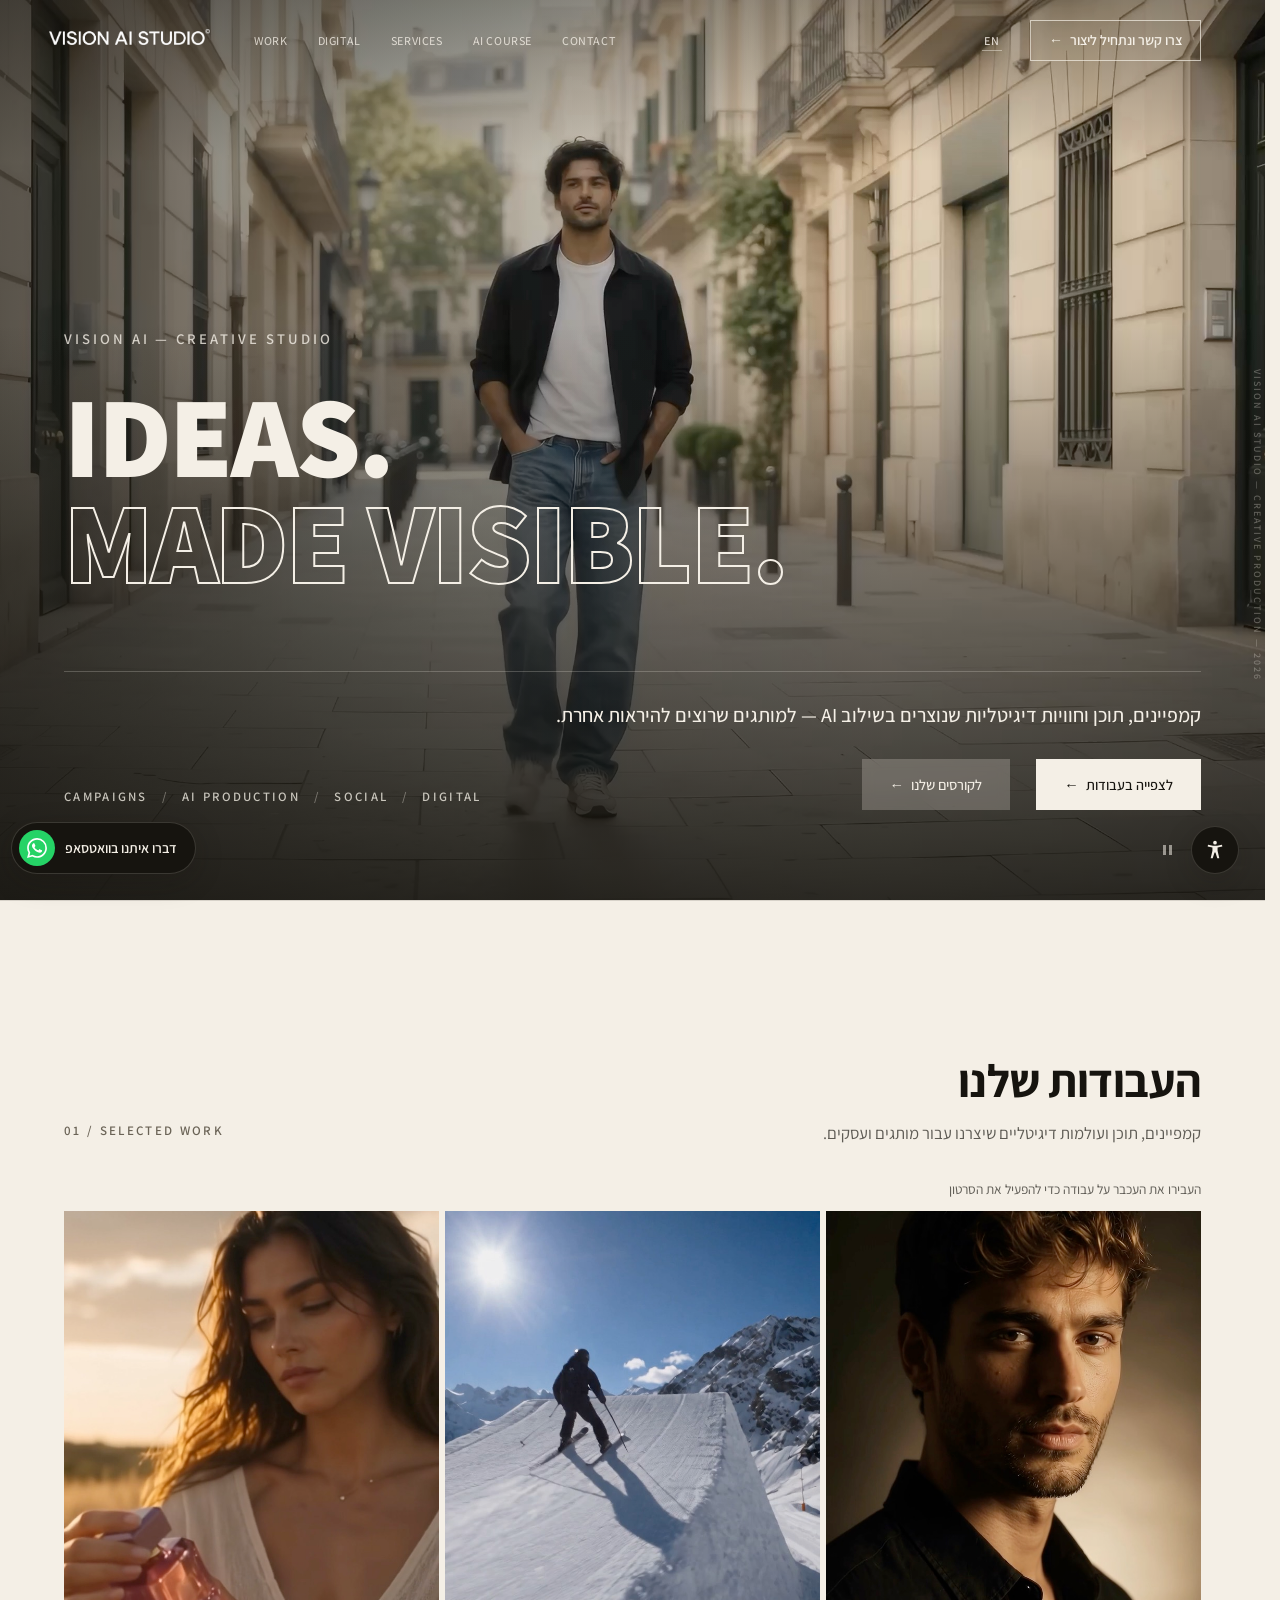
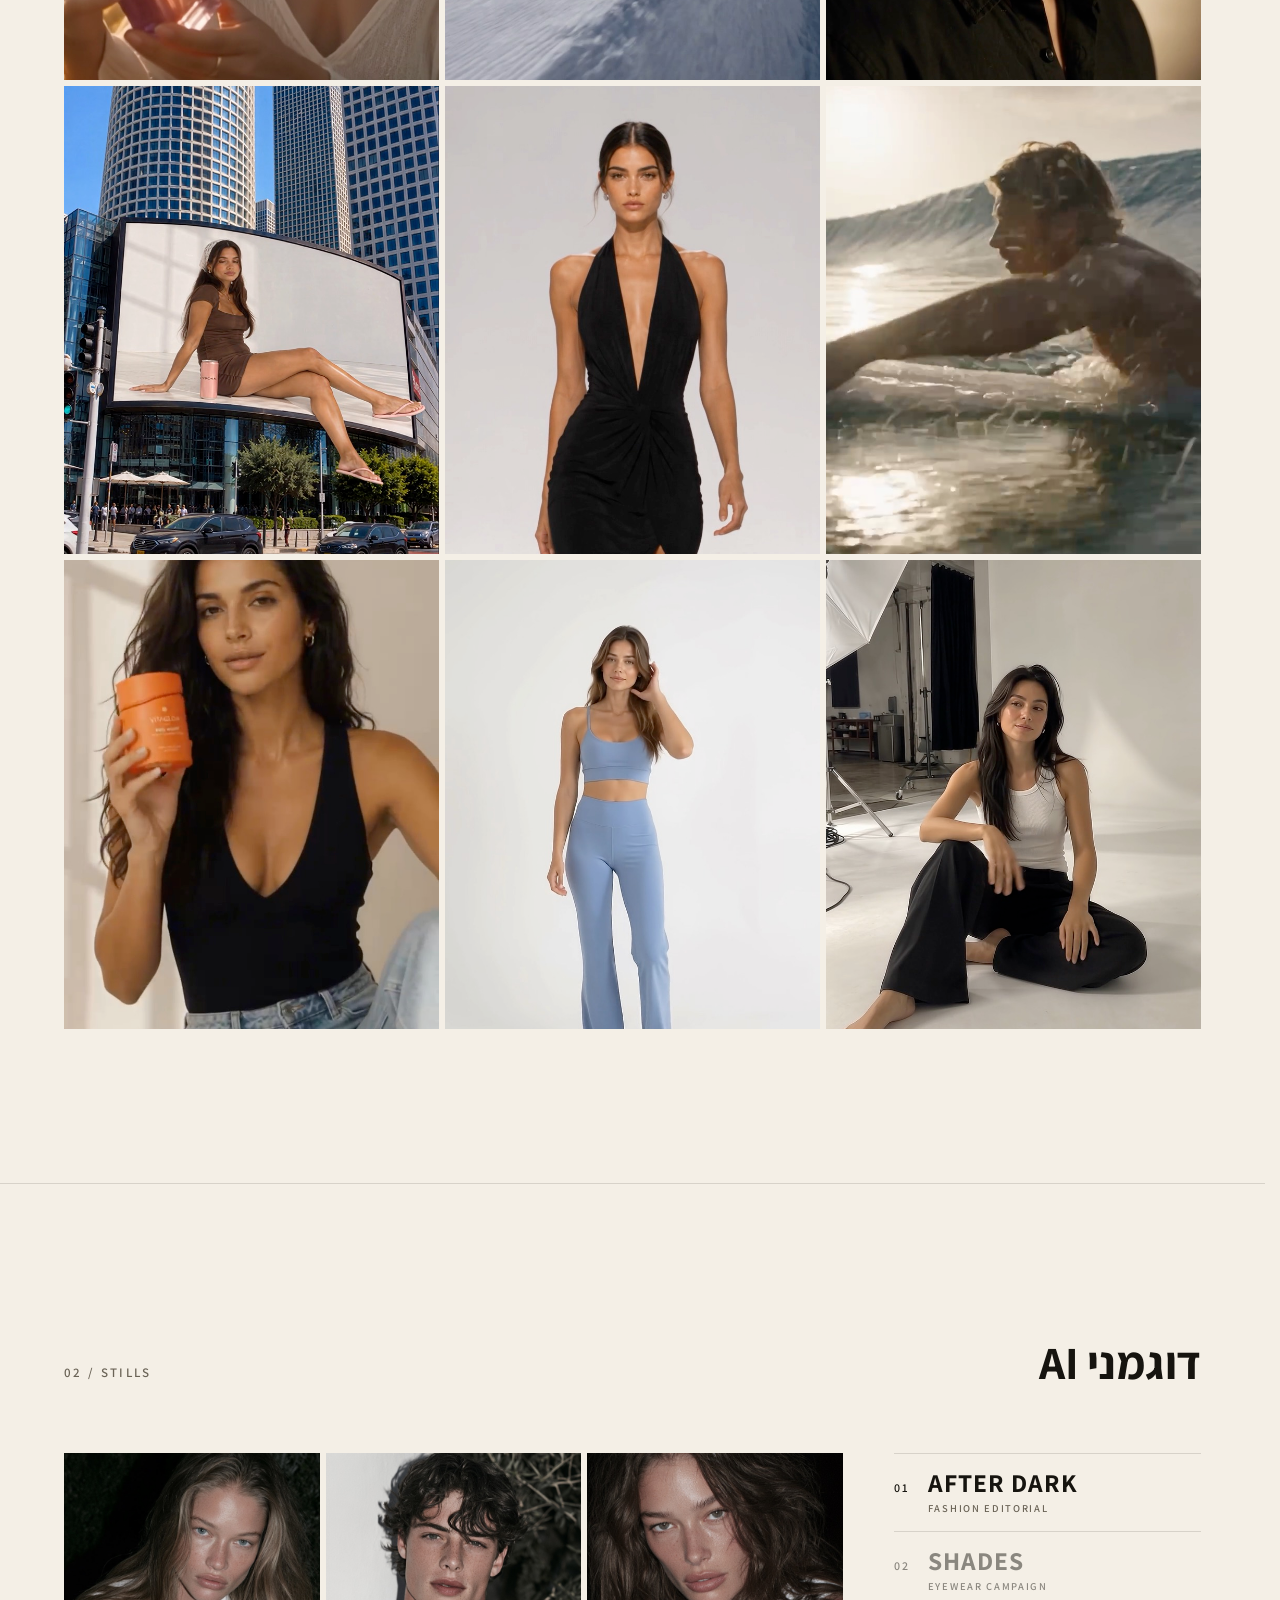
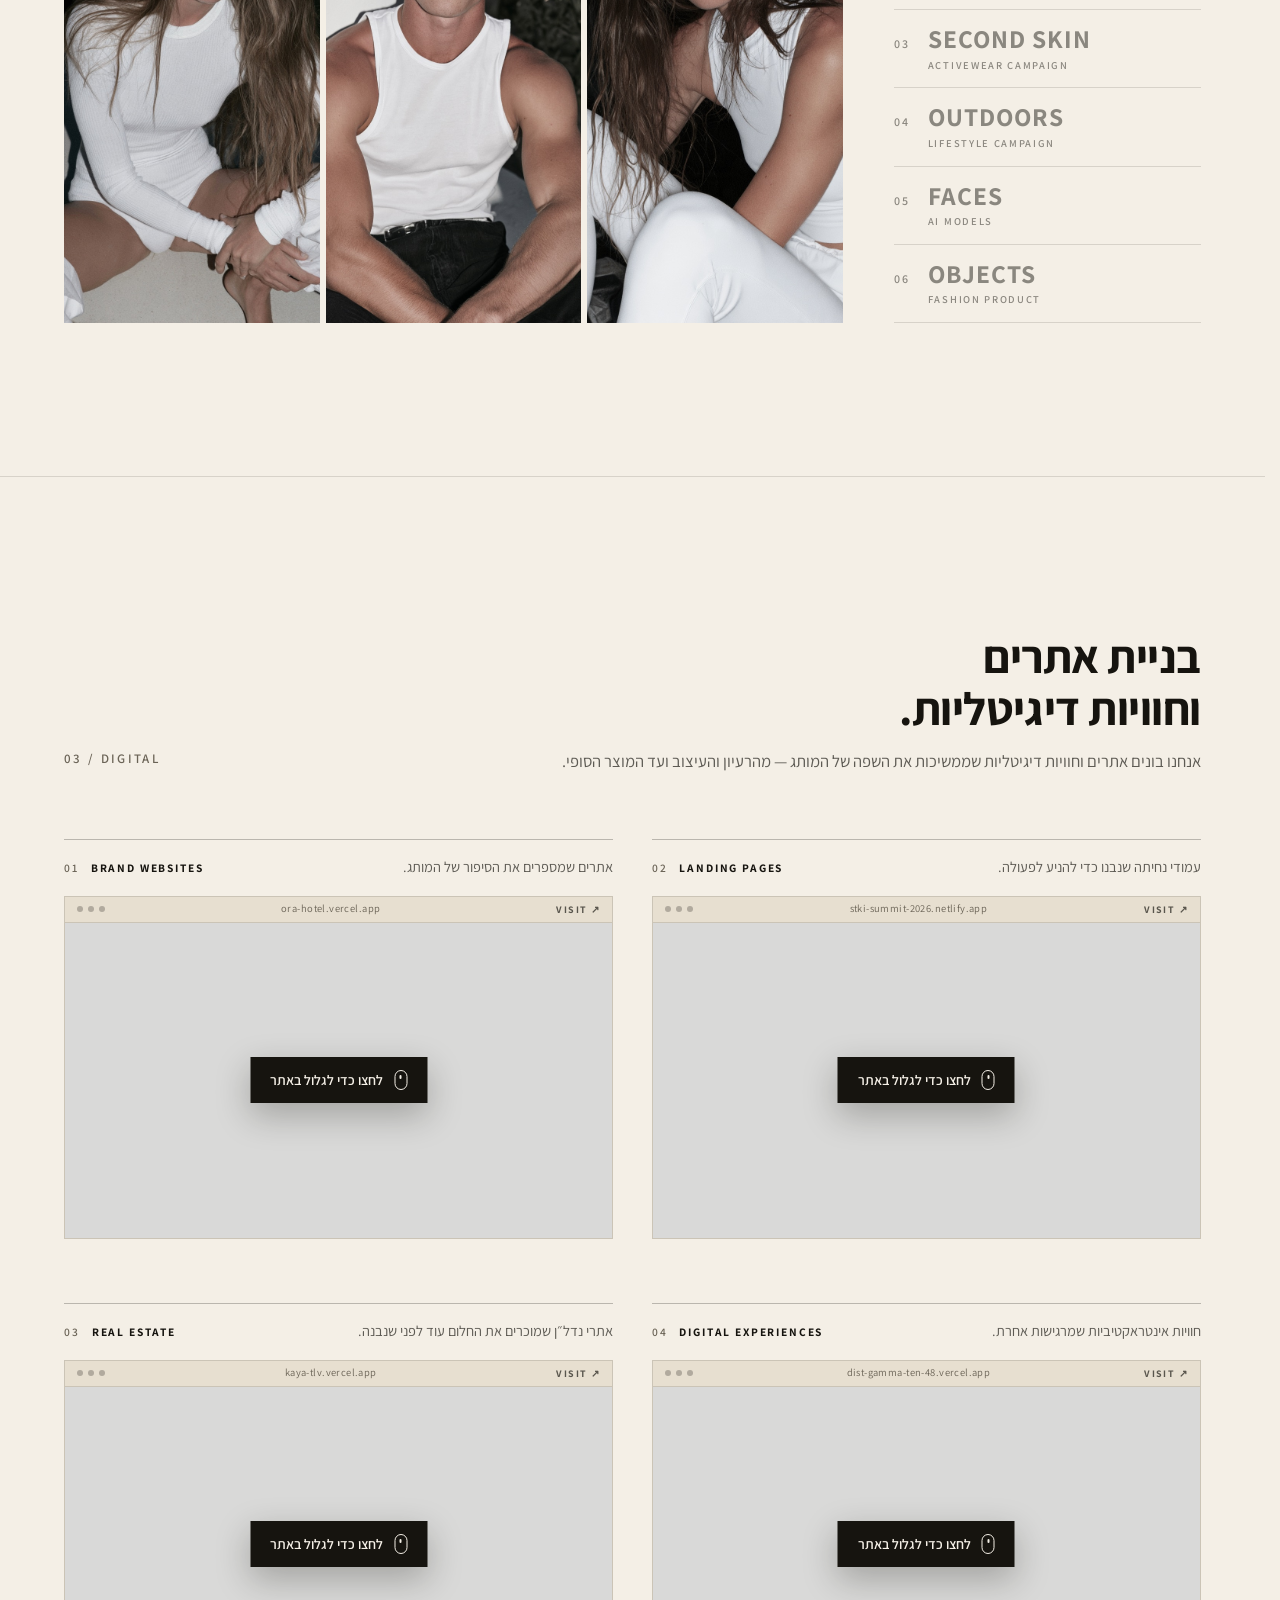
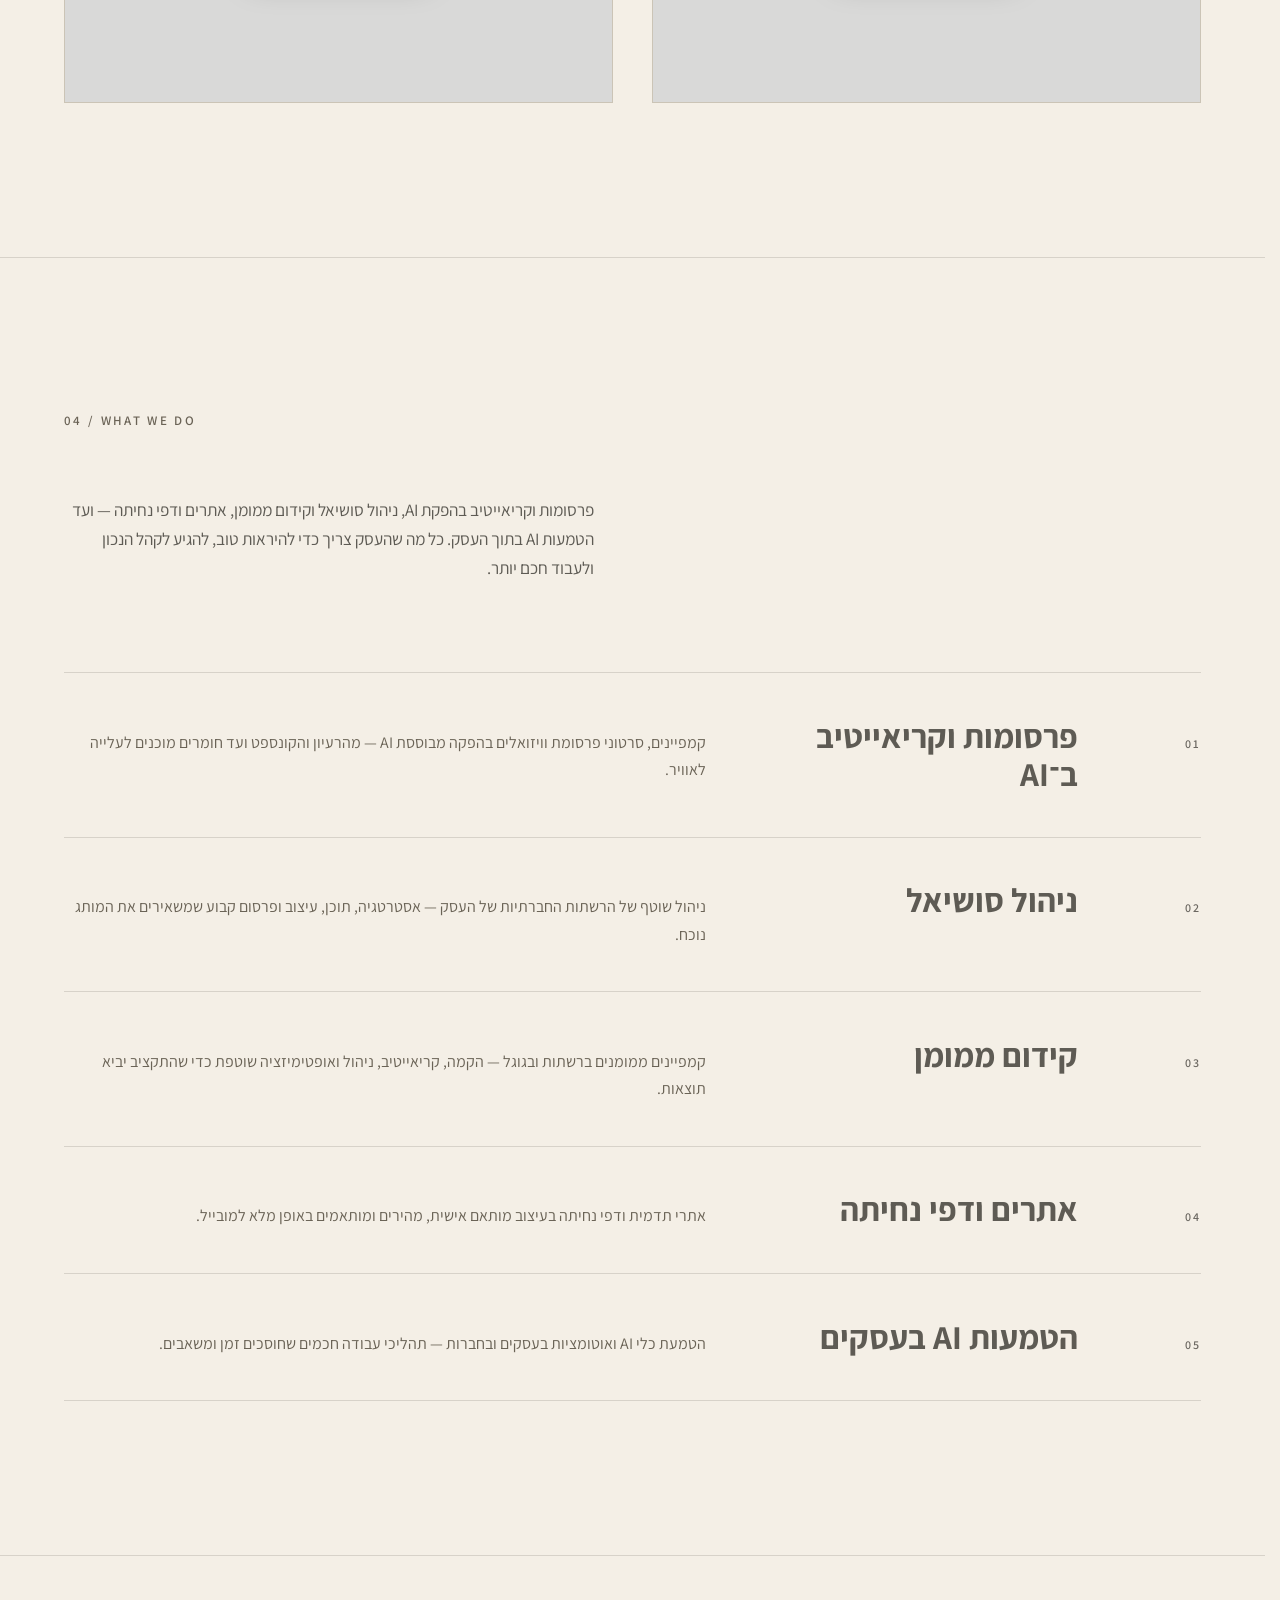
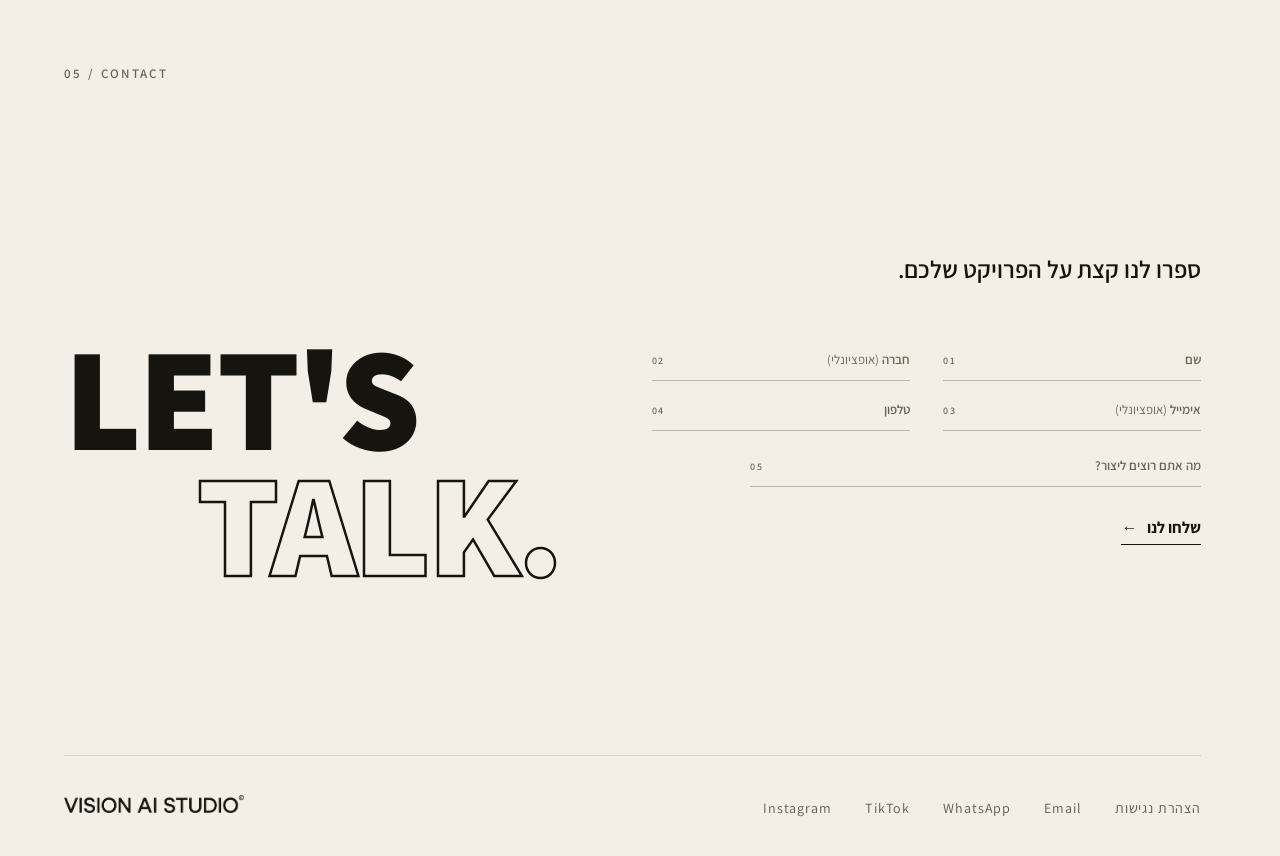
==== commit 6e9ed3b1: "Add English version (/en) with a language switch in the header Hebrew stays the default at the root." ====
--- a/index.html
+++ b/index.html
@@ -6,8 +6,14 @@
 <title>Vision AI Studio — Creative Studio / AI Production</title>
 <meta name="description" content="Vision AI Studio. AI is the tool. Creativity is the product. סטודיו קריאייטיב שיוצר לעסקים קמפיינים, תוכן ואתרים — מהרעיון ועד התוצאה.">
 <link rel="canonical" href="https://visionai-studio.com/">
+<!-- language versions: Hebrew at the root, English under /en (each page links to its twin) -->
+<link rel="alternate" hreflang="he" href="https://visionai-studio.com/">
+<link rel="alternate" hreflang="en" href="https://visionai-studio.com/en">
+<link rel="alternate" hreflang="x-default" href="https://visionai-studio.com/">
 <!-- link preview (WhatsApp, Facebook, etc.) — without these, each network picks an image off the page by itself -->
 <meta property="og:type" content="website">
+<meta property="og:locale" content="he_IL">
+<meta property="og:locale:alternate" content="en_US">
 <meta property="og:url" content="https://visionai-studio.com/">
 <meta property="og:title" content="Vision AI Studio — Creative Studio / AI Production">
 <meta property="og:description" content="סטודיו קריאייטיב שיוצר לעסקים קמפיינים, תוכן ואתרים — מהרעיון ועד התוצאה.">
@@ -18,7 +24,7 @@
 <link rel="preconnect" href="https://fonts.googleapis.com">
 <link rel="preconnect" href="https://fonts.gstatic.com" crossorigin>
 <link href="https://fonts.googleapis.com/css2?family=Assistant:wght@300;400;500;600;700;800&display=swap" rel="stylesheet">
-<link rel="stylesheet" href="css/style.css?v=97">
+<link rel="stylesheet" href="css/style.css?v=98">
 <script>
   /* accessibility menu: re-apply the visitor's saved choices before first paint */
   try {
@@ -45,6 +51,8 @@
       <a href="/courses">AI COURSE</a>
       <a href="#contact">CONTACT</a>
     </nav>
+
+    <a href="/en" class="lang-switch" lang="en" hreflang="en" aria-label="English version">EN</a>
 
     <a href="#contact" class="btn-talk" dir="rtl">צרו קשר ונתחיל ליצור <span class="arrow">←</span></a>
 
@@ -496,6 +504,6 @@
   <a class="a11y-row a11y-link" href="/accessibility">הצהרת נגישות</a>
 </div>
 
-<script src="js/main.js?v=33"></script>
+<script src="js/main.js?v=34"></script>
 </body>
 </html>
--- a/css/style.css
+++ b/css/style.css
@@ -1602,3 +1602,89 @@
 @media (max-width: 560px){ .cp-foot{ padding-bottom: 96px; } } /* clear of the floating buttons */
 @media (max-width: 560px){ .cp-hero-inner{ padding-bottom: 84px; } } /* CTA sits above the floating buttons */
 html.a11y-contrast .cp-shade{ background: rgba(10,9,7,.72); }
+
+/* ==========================================================================
+   Language switch (header) + the English pages under /en
+   The Hebrew layout pins English labels left and Hebrew copy right. On the English
+   pages (<html lang="en" dir="ltr">) the copy reads left to right, so each of those
+   pairs is mirrored: copy on the left, the small label on the right.
+   ========================================================================== */
+
+.lang-switch{
+  margin-left: auto; /* header is dir=ltr: sits at the right, just before the CTA */
+  padding: 6px 2px 3px;
+  font-size: 12px;
+  font-weight: 600;
+  letter-spacing: .08em;
+  line-height: 1;
+  color: var(--ink-70);
+  border-bottom: 1px solid var(--line-strong);
+  transition: color .25s var(--ease), border-color .25s var(--ease);
+}
+.lang-switch[lang="he"]{ font-size: 13.5px; letter-spacing: 0; }
+.lang-switch:hover{ color: var(--ink); border-color: var(--ink); }
+.lang-switch + .btn-talk{ margin-left: -16px; } /* the switch takes the auto margin; keep the two close */
+.site-header.on-hero:not(.is-scrolled):not(.menu-open) .lang-switch{ color: rgba(244,239,230,.85); border-color: rgba(244,239,230,.45); }
+.site-header.on-hero:not(.is-scrolled):not(.menu-open) .lang-switch:hover{ color: var(--paper); border-color: var(--paper); }
+@media (max-width: 980px){
+  .lang-switch ~ .menu-toggle{ margin-inline-start: -18px; } /* switch + menu button share the right edge */
+}
+
+/* arrows point right and nudge right */
+html[lang="en"] .btn-primary:hover .arrow,
+html[lang="en"] .btn-ghost:hover .arrow,
+html[lang="en"] .btn-soft:hover .arrow,
+html[lang="en"] .btn-submit:hover .arrow{ transform: translateX(4px); }
+html[lang="en"] .btn-talk:hover .arrow{ transform: translateX(3px); }
+
+/* hero: copy + CTAs left, services line right */
+html[lang="en"] .hero-text{ order: 1; direction: ltr; text-align: left; }
+html[lang="en"] .hero-services{ order: 2; }
+html[lang="en"] .hero-lede{ white-space: normal; max-width: 40ch; }
+
+/* section heads: headline left, label right */
+html[lang="en"] .work-head-text{ direction: ltr; text-align: left; }
+html[lang="en"] .work-sub-line, html[lang="en"] .digital-sub{ white-space: normal; max-width: 58ch; }
+html[lang="en"] .work-hint{ text-align: left; }
+@media (min-width: 721px){
+  html[lang="en"] .work-head{ flex-direction: row-reverse; }
+}
+html[lang="en"] .digital-desc{ direction: ltr; }
+
+/* what we do */
+html[lang="en"] .wwd-intro{ direction: ltr; }
+html[lang="en"] .wwd-headline, html[lang="en"] .wwd-lede,
+html[lang="en"] .cap-num, html[lang="en"] .cap-title, html[lang="en"] .cap-desc{ text-align: left; }
+html[lang="en"] .cap-title, html[lang="en"] .cap-desc{ transform-origin: left center; }
+
+/* contact */
+html[lang="en"] .closing-lede{ direction: ltr; text-align: left; }
+html[lang="en"] .closing-form{ direction: ltr; }
+html[lang="en"] .cf-field::after{ transform-origin: left; }
+html[lang="en"] .cf-status{ text-align: left; }
+
+/* floating buttons */
+html[lang="en"] .a11y-row{ text-align: left; }
+html[lang="en"] .wa-float{ flex-direction: row; } /* icon stays at the outer (left) end */
+
+/* courses screen */
+html[lang="en"] .cp-lede{ direction: ltr; text-align: left; }
+@media (min-width: 861px){
+  html[lang="en"] .cp-band{ flex-direction: row-reverse; }
+}
+html[lang="en"] .gets, html[lang="en"] .tk-grid{ direction: ltr; }
+html[lang="en"] .tk-gets li{ padding: 11px 0 11px 18px; }
+html[lang="en"] .tk-gets li::before{ right: auto; left: 0; }
+html[lang="en"] .tk-facts > div{ grid-template-columns: 78px minmax(0, 1fr); }
+html[lang="en"] .price{ direction: ltr; text-align: left; }
+html[lang="en"] .price-note{ direction: ltr; }
+html[lang="en"] .strip-head{ flex-direction: row-reverse; }
+html[lang="en"] .strip-head p:last-child{ direction: ltr; }
+
+/* narrow screens: the longer English labels need room */
+@media (max-width: 980px){
+  html[lang="en"] .digital-desc{ margin-left: 0; } /* wraps under its label: stay flush left */
+}
+@media (max-width: 560px){
+  html[lang="en"] .footer-links{ flex-wrap: wrap; gap: 12px 24px; }
+}
